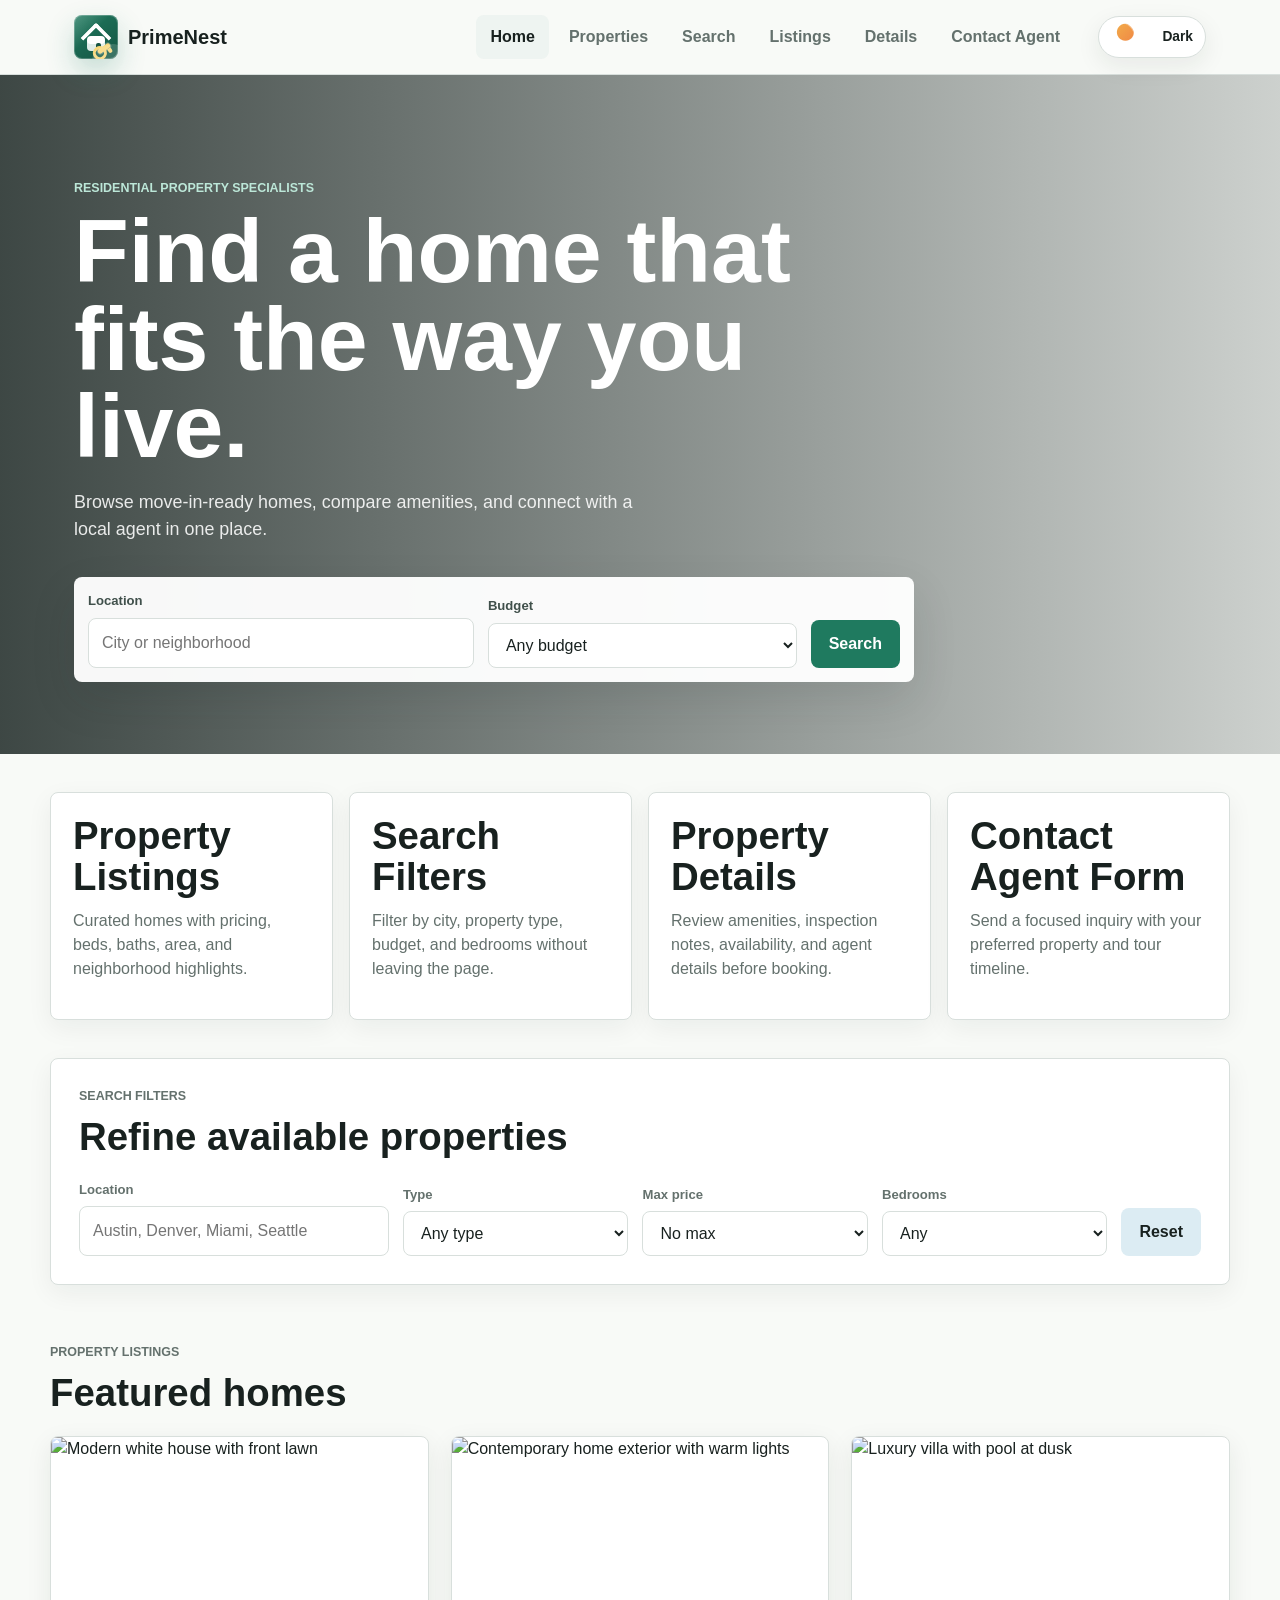
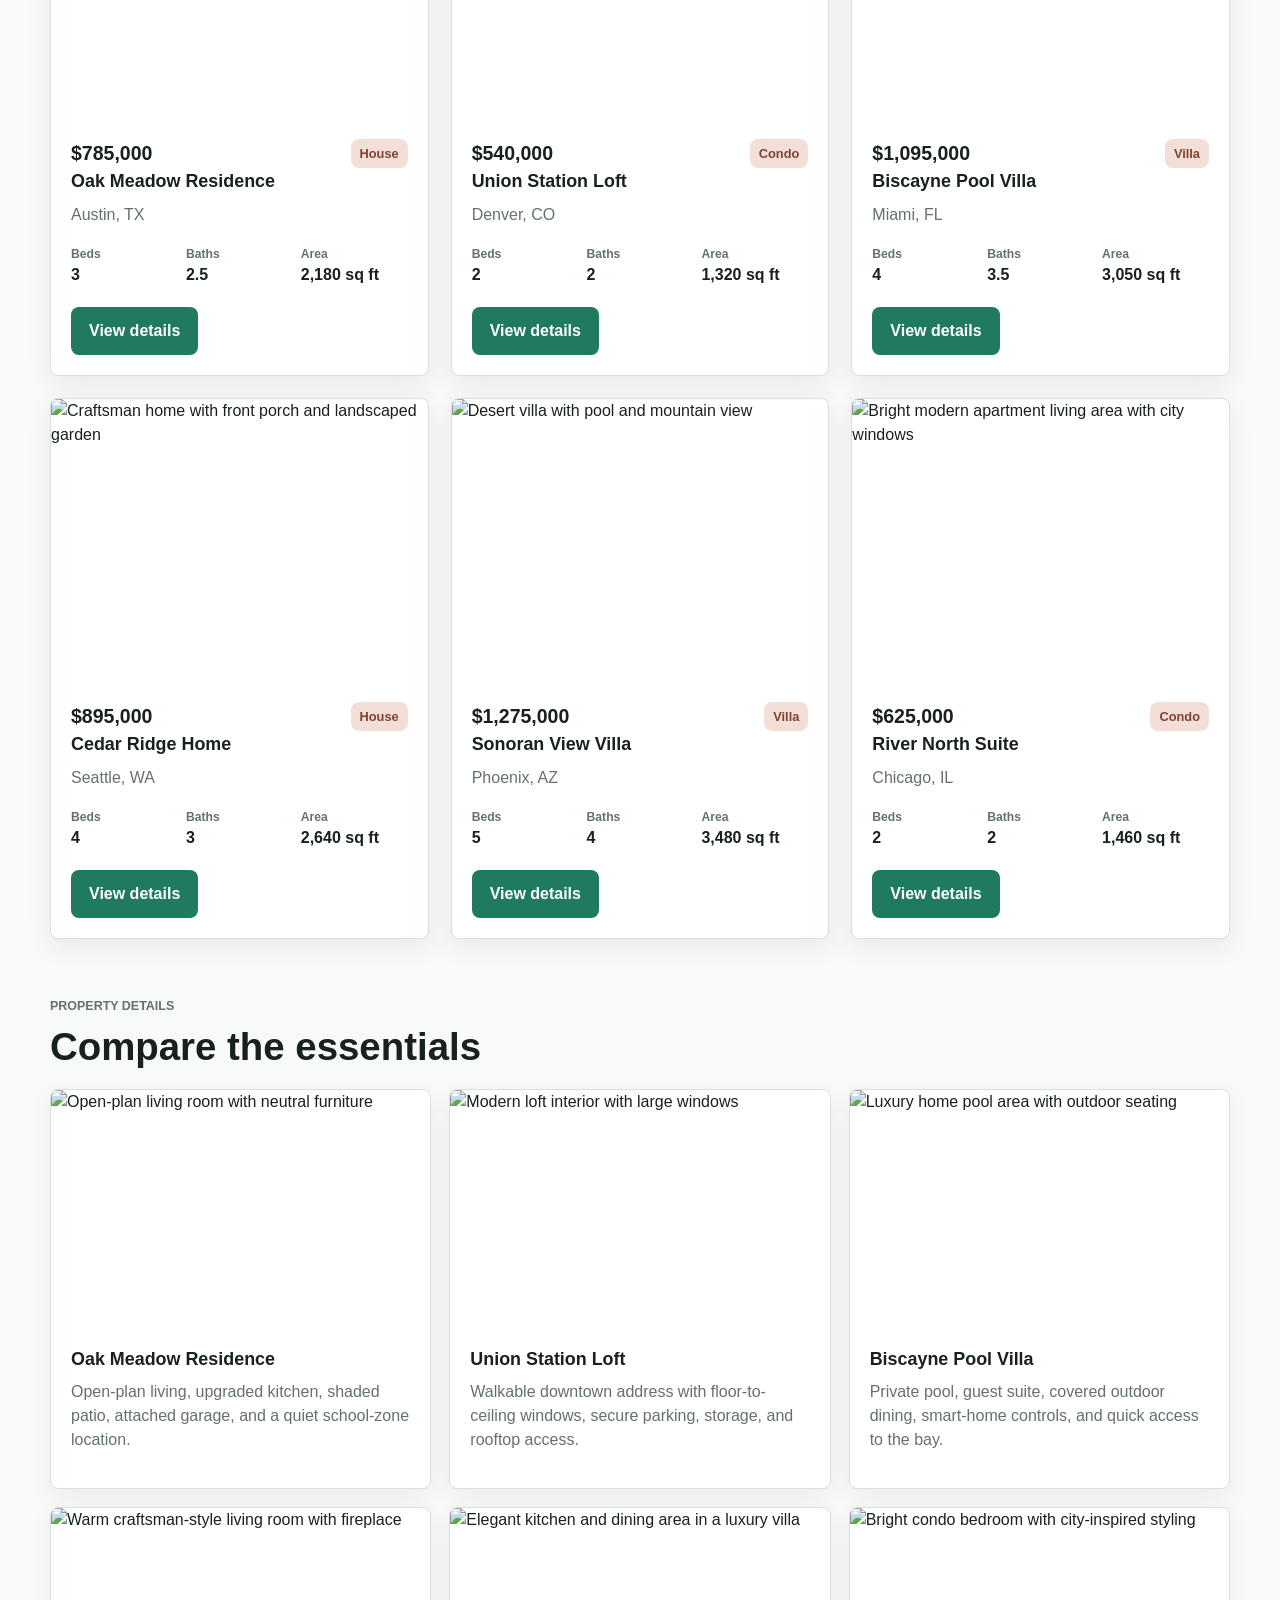
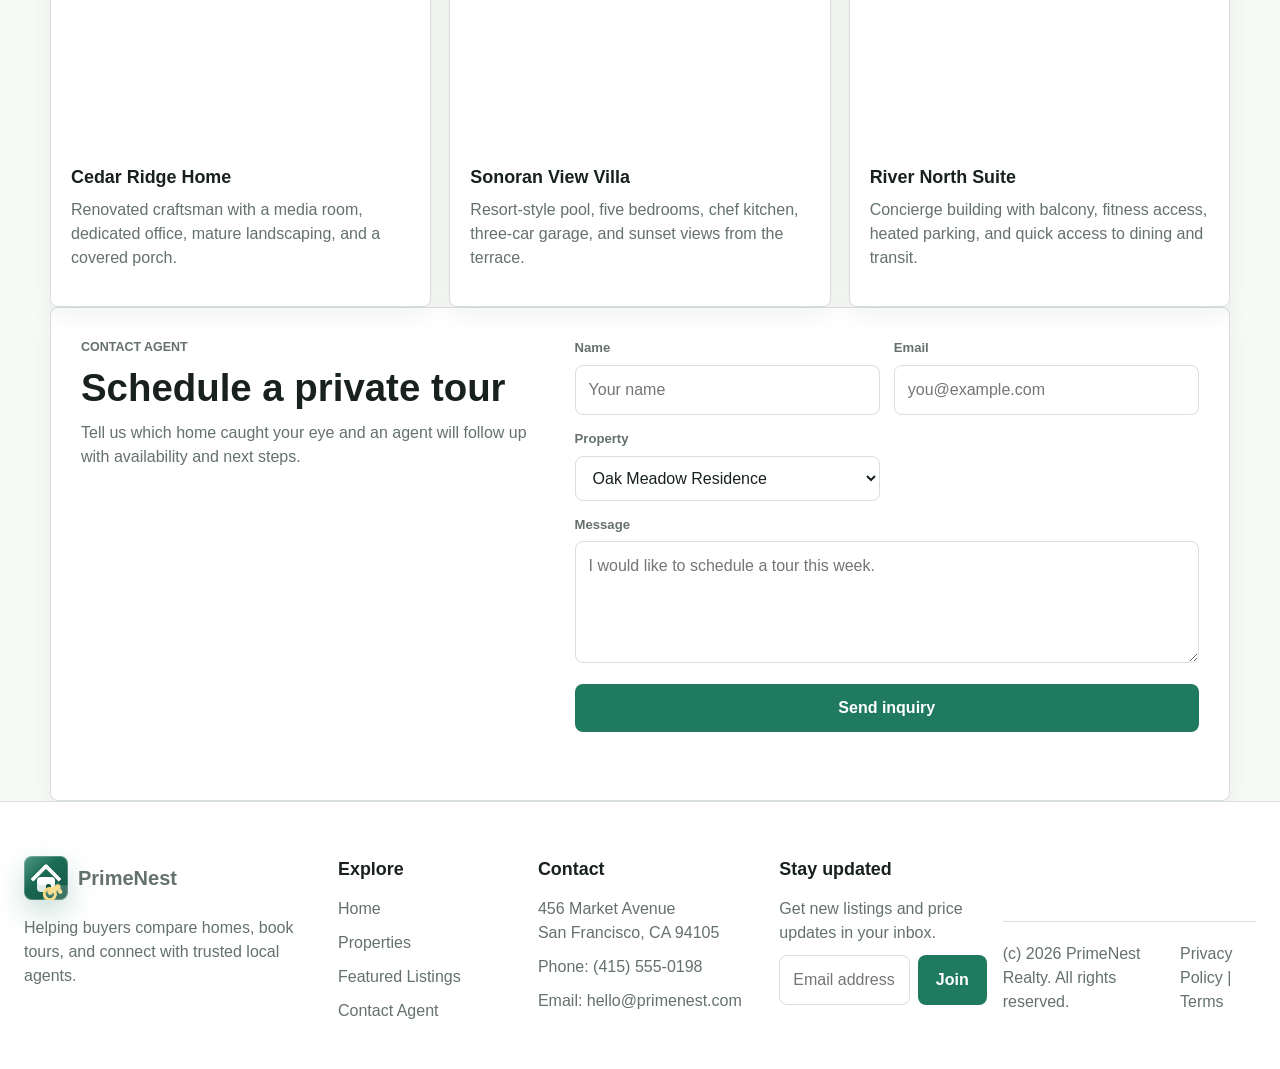
==== index.html @ e4385924 "first commit" ====
<!DOCTYPE html>
<html lang="en">
<head>
  <meta charset="UTF-8">
  <meta name="viewport" content="width=device-width, initial-scale=1.0">
  <title>PrimeNest Realty</title>
  <link rel="preconnect" href="https://images.unsplash.com">
  <link rel="stylesheet" href="css/styles.css">
</head>
<body>
  <header class="site-header">
    <nav class="navbar" aria-label="Main navigation">
      <a class="brand" href="index.html" aria-label="PrimeNest Realty home">
        <span class="brand-mark" aria-hidden="true">
          <span class="logo-roof"></span>
          <span class="logo-house"></span>
          <span class="logo-key"></span>
        </span>
        <span>PrimeNest</span>
      </a>

      <div class="nav-actions">
        <button class="theme-toggle" type="button" aria-label="Switch to dark mode" aria-pressed="false">
          <span class="theme-icon" aria-hidden="true"></span>
          <span class="theme-text">Dark</span>
        </button>

        <button class="nav-toggle" type="button" aria-label="Open menu" aria-expanded="false">
          <span></span>
          <span></span>
          <span></span>
        </button>
      </div>

      <div class="nav-links">
        <a href="index.html" class="active">Home</a>
        <a href="properties.html">Properties</a>
        <a href="#search">Search</a>
        <a href="#listings">Listings</a>
        <a href="#details-oak">Details</a>
        <a href="#contact-agent">Contact Agent</a>
      </div>
    </nav>
  </header>

  <main>
    <section class="hero">
      <div class="hero-content">
        <p class="eyebrow">Residential property specialists</p>
        <h1>Find a home that fits the way you live.</h1>
        <p class="hero-copy">Browse move-in-ready homes, compare amenities, and connect with a local agent in one place.</p>

        <form class="hero-search" aria-label="Quick property search">
          <label>
            <span>Location</span>
            <input type="search" id="quick-location" placeholder="City or neighborhood">
          </label>
          <label>
            <span>Budget</span>
            <select id="quick-budget">
              <option value="">Any budget</option>
              <option value="600000">Under $600k</option>
              <option value="900000">Under $900k</option>
              <option value="1200000">Under $1.2M</option>
              <option value="1500000">Under $1.5M</option>
            </select>
          </label>
          <button type="button" id="quick-search">Search</button>
        </form>
      </div>
    </section>

    <section class="features" aria-label="Real estate tools">
      <article>
        <h2>Property Listings</h2>
        <p>Curated homes with pricing, beds, baths, area, and neighborhood highlights.</p>
      </article>
      <article>
        <h2>Search Filters</h2>
        <p>Filter by city, property type, budget, and bedrooms without leaving the page.</p>
      </article>
      <article>
        <h2>Property Details</h2>
        <p>Review amenities, inspection notes, availability, and agent details before booking.</p>
      </article>
      <article>
        <h2>Contact Agent Form</h2>
        <p>Send a focused inquiry with your preferred property and tour timeline.</p>
      </article>
    </section>

    <section class="search-panel" id="search">
      <div class="section-heading">
        <p class="eyebrow">Search filters</p>
        <h2>Refine available properties</h2>
      </div>

      <form class="filters" id="property-filters">
        <label>
          <span>Location</span>
          <input type="search" name="location" placeholder="Austin, Denver, Miami, Seattle">
        </label>
        <label>
          <span>Type</span>
          <select name="type">
            <option value="">Any type</option>
            <option value="house">House</option>
            <option value="condo">Condo</option>
            <option value="villa">Villa</option>
          </select>
        </label>
        <label>
          <span>Max price</span>
          <select name="price">
            <option value="">No max</option>
            <option value="600000">$600k</option>
            <option value="850000">$850k</option>
            <option value="1100000">$1.1M</option>
            <option value="1500000">$1.5M</option>
          </select>
        </label>
        <label>
          <span>Bedrooms</span>
          <select name="beds">
            <option value="">Any</option>
            <option value="2">2+</option>
            <option value="3">3+</option>
            <option value="4">4+</option>
          </select>
        </label>
        <button type="reset">Reset</button>
      </form>
    </section>

    <section class="listings" id="listings">
      <div class="section-heading">
        <p class="eyebrow">Property listings</p>
        <h2>Featured homes</h2>
      </div>

      <div class="property-grid" id="property-grid">
        <article class="property-card" data-location="austin" data-type="house" data-price="785000" data-beds="3">
          <img src="https://images.unsplash.com/photo-1568605114967-8130f3a36994?auto=format&fit=crop&w=900&q=80" alt="Modern white house with front lawn">
          <div class="property-body">
            <div class="property-topline">
              <strong>$785,000</strong>
              <span>House</span>
            </div>
            <h3>Oak Meadow Residence</h3>
            <p>Austin, TX</p>
            <dl>
              <div><dt>Beds</dt><dd>3</dd></div>
              <div><dt>Baths</dt><dd>2.5</dd></div>
              <div><dt>Area</dt><dd>2,180 sq ft</dd></div>
            </dl>
            <a href="#details-oak">View details</a>
          </div>
        </article>

        <article class="property-card" data-location="denver" data-type="condo" data-price="540000" data-beds="2">
          <img src="https://images.unsplash.com/photo-1494526585095-c41746248156?auto=format&fit=crop&w=900&q=80" alt="Contemporary home exterior with warm lights">
          <div class="property-body">
            <div class="property-topline">
              <strong>$540,000</strong>
              <span>Condo</span>
            </div>
            <h3>Union Station Loft</h3>
            <p>Denver, CO</p>
            <dl>
              <div><dt>Beds</dt><dd>2</dd></div>
              <div><dt>Baths</dt><dd>2</dd></div>
              <div><dt>Area</dt><dd>1,320 sq ft</dd></div>
            </dl>
            <a href="#details-union">View details</a>
          </div>
        </article>

        <article class="property-card" data-location="miami" data-type="villa" data-price="1095000" data-beds="4">
          <img src="https://images.unsplash.com/photo-1512917774080-9991f1c4c750?auto=format&fit=crop&w=900&q=80" alt="Luxury villa with pool at dusk">
          <div class="property-body">
            <div class="property-topline">
              <strong>$1,095,000</strong>
              <span>Villa</span>
            </div>
            <h3>Biscayne Pool Villa</h3>
            <p>Miami, FL</p>
            <dl>
              <div><dt>Beds</dt><dd>4</dd></div>
              <div><dt>Baths</dt><dd>3.5</dd></div>
              <div><dt>Area</dt><dd>3,050 sq ft</dd></div>
            </dl>
            <a href="#details-biscayne">View details</a>
          </div>
        </article>

        <article class="property-card" data-location="seattle" data-type="house" data-price="895000" data-beds="4">
          <img src="https://images.unsplash.com/photo-1570129477492-45c003edd2be?auto=format&fit=crop&w=900&q=80" alt="Craftsman home with front porch and landscaped garden">
          <div class="property-body">
            <div class="property-topline">
              <strong>$895,000</strong>
              <span>House</span>
            </div>
            <h3>Cedar Ridge Home</h3>
            <p>Seattle, WA</p>
            <dl>
              <div><dt>Beds</dt><dd>4</dd></div>
              <div><dt>Baths</dt><dd>3</dd></div>
              <div><dt>Area</dt><dd>2,640 sq ft</dd></div>
            </dl>
            <a href="#details-cedar">View details</a>
          </div>
        </article>

        <article class="property-card" data-location="phoenix" data-type="villa" data-price="1275000" data-beds="5">
          <img src="https://images.unsplash.com/photo-1600566753190-17f0baa2a6c3?auto=format&fit=crop&w=900&q=80" alt="Desert villa with pool and mountain view">
          <div class="property-body">
            <div class="property-topline">
              <strong>$1,275,000</strong>
              <span>Villa</span>
            </div>
            <h3>Sonoran View Villa</h3>
            <p>Phoenix, AZ</p>
            <dl>
              <div><dt>Beds</dt><dd>5</dd></div>
              <div><dt>Baths</dt><dd>4</dd></div>
              <div><dt>Area</dt><dd>3,480 sq ft</dd></div>
            </dl>
            <a href="#details-sonoran">View details</a>
          </div>
        </article>

        <article class="property-card" data-location="chicago" data-type="condo" data-price="625000" data-beds="2">
          <img src="https://images.unsplash.com/photo-1600607688969-a5bfcd646154?auto=format&fit=crop&w=900&q=80" alt="Bright modern apartment living area with city windows">
          <div class="property-body">
            <div class="property-topline">
              <strong>$625,000</strong>
              <span>Condo</span>
            </div>
            <h3>River North Suite</h3>
            <p>Chicago, IL</p>
            <dl>
              <div><dt>Beds</dt><dd>2</dd></div>
              <div><dt>Baths</dt><dd>2</dd></div>
              <div><dt>Area</dt><dd>1,460 sq ft</dd></div>
            </dl>
            <a href="#details-river">View details</a>
          </div>
        </article>
      </div>
      <p class="empty-state" id="empty-state">No properties match those filters.</p>
    </section>

    <section class="details" aria-label="Property details">
      <div class="section-heading">
        <p class="eyebrow">Property details</p>
        <h2>Compare the essentials</h2>
      </div>
      <div class="detail-grid">
        <article id="details-oak">
          <img src="https://images.unsplash.com/photo-1600210492486-724fe5c67fb0?auto=format&fit=crop&w=900&q=80" alt="Open-plan living room with neutral furniture">
          <h3>Oak Meadow Residence</h3>
          <p>Open-plan living, upgraded kitchen, shaded patio, attached garage, and a quiet school-zone location.</p>
        </article>
        <article id="details-union">
          <img src="https://images.unsplash.com/photo-1600607687939-ce8a6c25118c?auto=format&fit=crop&w=900&q=80" alt="Modern loft interior with large windows">
          <h3>Union Station Loft</h3>
          <p>Walkable downtown address with floor-to-ceiling windows, secure parking, storage, and rooftop access.</p>
        </article>
        <article id="details-biscayne">
          <img src="https://images.unsplash.com/photo-1613977257363-707ba9348227?auto=format&fit=crop&w=900&q=80" alt="Luxury home pool area with outdoor seating">
          <h3>Biscayne Pool Villa</h3>
          <p>Private pool, guest suite, covered outdoor dining, smart-home controls, and quick access to the bay.</p>
        </article>
        <article id="details-cedar">
          <img src="https://images.unsplash.com/photo-1600585154340-be6161a56a0c?auto=format&fit=crop&w=900&q=80" alt="Warm craftsman-style living room with fireplace">
          <h3>Cedar Ridge Home</h3>
          <p>Renovated craftsman with a media room, dedicated office, mature landscaping, and a covered porch.</p>
        </article>
        <article id="details-sonoran">
          <img src="https://images.unsplash.com/photo-1600607687644-c7171b42498f?auto=format&fit=crop&w=900&q=80" alt="Elegant kitchen and dining area in a luxury villa">
          <h3>Sonoran View Villa</h3>
          <p>Resort-style pool, five bedrooms, chef kitchen, three-car garage, and sunset views from the terrace.</p>
        </article>
        <article id="details-river">
          <img src="https://images.unsplash.com/photo-1600566752355-35792bedcfea?auto=format&fit=crop&w=900&q=80" alt="Bright condo bedroom with city-inspired styling">
          <h3>River North Suite</h3>
          <p>Concierge building with balcony, fitness access, heated parking, and quick access to dining and transit.</p>
        </article>
      </div>
    </section>

    <section class="agent-section" id="contact-agent">
      <div>
        <p class="eyebrow">Contact agent</p>
        <h2>Schedule a private tour</h2>
        <p>Tell us which home caught your eye and an agent will follow up with availability and next steps.</p>
      </div>

      <form class="agent-form">
        <label>
          <span>Name</span>
          <input type="text" name="name" placeholder="Your name" required>
        </label>
        <label>
          <span>Email</span>
          <input type="email" name="email" placeholder="you@example.com" required>
        </label>
        <label>
          <span>Property</span>
          <select name="property">
            <option>Oak Meadow Residence</option>
            <option>Union Station Loft</option>
            <option>Biscayne Pool Villa</option>
            <option>Cedar Ridge Home</option>
            <option>Sonoran View Villa</option>
            <option>River North Suite</option>
          </select>
        </label>
        <label>
          <span>Message</span>
          <textarea name="message" rows="4" placeholder="I would like to schedule a tour this week."></textarea>
        </label>
        <button type="submit">Send inquiry</button>
        <p class="form-status" aria-live="polite"></p>
      </form>
    </section>
  </main>

  <footer class="site-footer">
    <div class="footer-grid">
      <div class="footer-brand">
        <a class="brand" href="index.html">
          <span class="brand-mark" aria-hidden="true">
            <span class="logo-roof"></span>
            <span class="logo-house"></span>
            <span class="logo-key"></span>
          </span>
          <span>PrimeNest</span>
        </a>
        <p>Helping buyers compare homes, book tours, and connect with trusted local agents.</p>
      </div>
      <div>
        <h3>Explore</h3>
        <a href="index.html">Home</a>
        <a href="properties.html">Properties</a>
        <a href="#listings">Featured Listings</a>
        <a href="#contact-agent">Contact Agent</a>
      </div>
      <div>
        <h3>Contact</h3>
        <p>456 Market Avenue<br>San Francisco, CA 94105</p>
        <p>Phone: (415) 555-0198</p>
        <p>Email: hello@primenest.com</p>
      </div>
      <div>
        <h3>Stay updated</h3>
        <p>Get new listings and price updates in your inbox.</p>
        <form class="footer-form">
          <input type="email" placeholder="Email address" aria-label="Email address">
          <button type="submit">Join</button>
          <p class="footer-status" aria-live="polite"></p>
        </form>
      </div>
    </div>
    <div class="footer-bottom">
      <p>(c) 2026 PrimeNest Realty. All rights reserved.</p>
      <p>Privacy Policy | Terms</p>
    </div>
  </footer>

  <script src="js/main.js"></script>
</body>
</html>
---- css/styles.css ----
:root {
  --ink: #18211f;
  --muted: #64716d;
  --line: #d8dfdc;
  --paper: #f8faf7;
  --panel: #ffffff;
  --panel-soft: #eef4f1;
  --header-bg: rgba(248, 250, 247, 0.94);
  --field-bg: #ffffff;
  --accent: #1f7a5f;
  --accent-dark: #155443;
  --sky: #dcecf3;
  --rose: #f3dfd7;
  --rose-ink: #7e4334;
  --hero-overlay-start: rgba(9, 21, 18, 0.78);
  --hero-overlay-end: rgba(9, 21, 18, 0.18);
  --shadow: 0 18px 45px rgba(24, 33, 31, 0.12);
}

[data-theme="dark"] {
  --ink: #eef7f3;
  --muted: #a7b8b0;
  --line: #29423a;
  --paper: #0e1715;
  --panel: #15221f;
  --panel-soft: #20342e;
  --header-bg: rgba(14, 23, 21, 0.92);
  --field-bg: #101c19;
  --accent: #45d19d;
  --accent-dark: #77e2bb;
  --sky: #203b45;
  --rose: #44302b;
  --rose-ink: #ffd0c2;
  --hero-overlay-start: rgba(5, 11, 10, 0.86);
  --hero-overlay-end: rgba(5, 11, 10, 0.38);
  --shadow: 0 22px 55px rgba(0, 0, 0, 0.34);
  color-scheme: dark;
}

* {
  box-sizing: border-box;
}

html {
  scroll-behavior: smooth;
}

body {
  margin: 0;
  font-family: Arial, Helvetica, sans-serif;
  color: var(--ink);
  background: var(--paper);
  line-height: 1.5;
  transition: background 0.25s ease, color 0.25s ease;
}

body.menu-open {
  overflow: hidden;
}

img {
  display: block;
  max-width: 100%;
}

a {
  color: inherit;
  text-decoration: none;
}

button,
input,
select,
textarea {
  font: inherit;
}

.site-header {
  position: sticky;
  top: 0;
  z-index: 10;
  background: var(--header-bg);
  border-bottom: 1px solid var(--line);
  backdrop-filter: blur(14px);
}

.navbar {
  max-width: 1180px;
  margin: 0 auto;
  min-height: 74px;
  padding: 0 24px;
  display: flex;
  align-items: center;
  justify-content: space-between;
  gap: 24px;
}

.brand {
  display: inline-flex;
  align-items: center;
  gap: 10px;
  font-size: 1.25rem;
  font-weight: 800;
  order: 1;
}

.brand-mark {
  position: relative;
  width: 44px;
  height: 44px;
  border-radius: 8px;
  flex: 0 0 44px;
  display: block;
  color: #fff;
  background:
    linear-gradient(135deg, rgba(255, 255, 255, 0.22), transparent 42%),
    linear-gradient(145deg, var(--accent), var(--accent-dark));
  box-shadow:
    0 12px 28px rgba(31, 122, 95, 0.24),
    inset 0 0 0 1px rgba(255, 255, 255, 0.24);
  overflow: hidden;
}

.brand-mark::after {
  content: "";
  position: absolute;
  inset: auto -10px -16px 18px;
  height: 30px;
  border-radius: 999px;
  background: rgba(255, 255, 255, 0.16);
  transform: rotate(-18deg);
}

.logo-roof {
  position: absolute;
  left: 11px;
  top: 12px;
  width: 22px;
  height: 22px;
  border-left: 4px solid #fff;
  border-top: 4px solid #fff;
  border-radius: 3px 0 0 0;
  transform: rotate(45deg);
  transform-origin: center;
}

.logo-house {
  position: absolute;
  left: 13px;
  top: 21px;
  width: 18px;
  height: 15px;
  border-radius: 4px;
  background: #fff;
  box-shadow: inset 0 -7px 0 rgba(31, 122, 95, 0.14);
}

.logo-house::after {
  content: "";
  position: absolute;
  right: 4px;
  bottom: 0;
  width: 5px;
  height: 8px;
  border-radius: 2px 2px 0 0;
  background: var(--accent-dark);
}

.logo-key {
  position: absolute;
  right: 7px;
  bottom: 8px;
  width: 14px;
  height: 5px;
  border-radius: 999px;
  background: #f7d77a;
  transform: rotate(-34deg);
  box-shadow: 0 0 0 1px rgba(255, 255, 255, 0.25);
}

.logo-key::before {
  content: "";
  position: absolute;
  left: -6px;
  top: -3px;
  width: 8px;
  height: 8px;
  border: 3px solid #f7d77a;
  border-radius: 50%;
  background: transparent;
}

.logo-key::after {
  content: "";
  position: absolute;
  right: 1px;
  top: 5px;
  width: 4px;
  height: 5px;
  border-radius: 0 0 2px 2px;
  background: #f7d77a;
}

.nav-links {
  order: 2;
  margin-left: auto;
  display: flex;
  align-items: center;
  gap: 6px;
}

.nav-links a {
  padding: 10px 14px;
  border-radius: 8px;
  color: var(--muted);
  font-weight: 700;
}

.nav-links a:hover,
.nav-links a.active {
  color: var(--ink);
  background: var(--panel-soft);
}

.nav-actions {
  order: 3;
  display: flex;
  align-items: center;
  gap: 10px;
}

.theme-toggle {
  min-width: 108px;
  height: 42px;
  padding: 5px 12px 5px 6px;
  display: inline-flex;
  align-items: center;
  justify-content: space-between;
  gap: 9px;
  border: 1px solid var(--line);
  border-radius: 999px;
  color: var(--ink);
  background: var(--panel);
  box-shadow: 0 8px 24px rgba(24, 33, 31, 0.08);
}

.theme-toggle:hover {
  color: #fff;
}

.theme-icon {
  width: 30px;
  height: 30px;
  border-radius: 999px;
  background:
    radial-gradient(circle at 68% 34%, transparent 0 8px, #fff 9px),
    linear-gradient(135deg, #f2b84b, #f07d44);
  box-shadow: inset 0 0 0 1px rgba(255, 255, 255, 0.35);
}

[data-theme="dark"] .theme-icon {
  background:
    radial-gradient(circle at 38% 34%, #fff 0 3px, transparent 4px),
    radial-gradient(circle at 68% 62%, #fff 0 2px, transparent 3px),
    linear-gradient(135deg, #18284f, #442163);
}

.theme-text {
  font-size: 0.86rem;
}

.nav-toggle {
  display: none;
  width: 42px;
  height: 42px;
  border: 1px solid var(--line);
  border-radius: 8px;
  background: var(--panel);
  cursor: pointer;
  padding: 0;
}

.nav-toggle span {
  display: block;
  width: 18px;
  height: 2px;
  margin: 4px auto;
  background: var(--ink);
}

.hero {
  min-height: 620px;
  display: grid;
  align-items: end;
  background:
    linear-gradient(90deg, var(--hero-overlay-start), var(--hero-overlay-end)),
    url("https://images.unsplash.com/photo-1600596542815-ffad4c1539a9?auto=format&fit=crop&w=1800&q=80") center/cover;
}

.hero-content {
  width: min(1180px, 100%);
  margin: 0 auto;
  padding: 104px 24px 72px;
  color: #fff;
}

.eyebrow {
  margin: 0 0 10px;
  color: var(--accent);
  font-size: 0.78rem;
  font-weight: 800;
  letter-spacing: 0;
  text-transform: uppercase;
}

.hero .eyebrow {
  color: #bce7d8;
}

h1,
h2,
h3,
p {
  margin-top: 0;
}

h1 {
  max-width: 760px;
  margin-bottom: 18px;
  font-size: clamp(2.4rem, 7vw, 5.8rem);
  line-height: 0.98;
  letter-spacing: 0;
}

h2 {
  margin-bottom: 12px;
  font-size: clamp(1.75rem, 3vw, 2.65rem);
  line-height: 1.08;
  letter-spacing: 0;
}

h3 {
  margin-bottom: 8px;
  font-size: 1.12rem;
}

.hero-copy {
  max-width: 570px;
  color: rgba(255, 255, 255, 0.88);
  font-size: 1.12rem;
}

.hero-search,
.filters,
.agent-form {
  display: grid;
  gap: 14px;
}

.hero-search {
  width: min(840px, 100%);
  margin-top: 34px;
  padding: 14px;
  grid-template-columns: 1.25fr 1fr auto;
  align-items: end;
  background: rgba(255, 255, 255, 0.96);
  border-radius: 8px;
  box-shadow: var(--shadow);
}

[data-theme="dark"] .hero-search {
  background: rgba(21, 34, 31, 0.95);
}

[data-theme="dark"] .hero-search label span {
  color: #c7d8d1;
}

label span {
  display: block;
  margin-bottom: 7px;
  color: var(--muted);
  font-size: 0.82rem;
  font-weight: 800;
}

.hero-search label span {
  color: #40504b;
}

input,
select,
textarea {
  width: 100%;
  border: 1px solid var(--line);
  border-radius: 8px;
  padding: 12px 13px;
  color: var(--ink);
  background: var(--field-bg);
  outline: none;
}

input:focus,
select:focus,
textarea:focus {
  border-color: var(--accent);
  box-shadow: 0 0 0 3px rgba(31, 122, 95, 0.16);
}

button,
.property-card a {
  border: 0;
  border-radius: 8px;
  padding: 12px 18px;
  color: #fff;
  background: var(--accent);
  font-weight: 800;
  cursor: pointer;
}

button:hover,
.property-card a:hover {
  background: var(--accent-dark);
}

section:not(.hero) {
  width: min(1180px, calc(100% - 48px));
  margin: 0 auto;
}

.features {
  display: grid;
  grid-template-columns: repeat(4, 1fr);
  gap: 16px;
  padding: 38px 0;
}

.features article,
.detail-grid article,
.search-panel,
.agent-section {
  border: 1px solid var(--line);
  border-radius: 8px;
  background: var(--panel);
  box-shadow: 0 8px 26px rgba(24, 33, 31, 0.06);
}

.features article,
.detail-grid article {
  padding: 22px;
}

.detail-grid article {
  overflow: hidden;
  padding: 0;
}

.detail-grid img {
  width: 100%;
  aspect-ratio: 16 / 10;
  object-fit: cover;
}

.detail-grid h3,
.detail-grid p {
  padding-inline: 20px;
}

.detail-grid h3 {
  padding-top: 18px;
}

.detail-grid p {
  padding-bottom: 20px;
}

.features p,
.detail-grid p,
.agent-section p,
.section-heading p {
  color: var(--muted);
}

.search-panel {
  padding: 28px;
  margin-top: 12px;
}

.section-heading {
  margin-bottom: 22px;
}

.filters {
  grid-template-columns: 1.1fr repeat(3, 0.8fr) auto;
  align-items: end;
}

.filters button[type="reset"] {
  color: var(--ink);
  background: var(--sky);
}

.listings,
.details,
.agent-section {
  padding-top: 58px;
}

.property-grid {
  display: grid;
  grid-template-columns: repeat(3, 1fr);
  gap: 22px;
}

.property-card {
  overflow: hidden;
  border: 1px solid var(--line);
  border-radius: 8px;
  background: var(--panel);
  box-shadow: 0 8px 26px rgba(24, 33, 31, 0.08);
  transition: transform 0.2s ease, box-shadow 0.2s ease;
}

.property-card:hover {
  transform: translateY(-5px);
  box-shadow: var(--shadow);
}

.property-card[hidden] {
  display: none;
}

.property-card img {
  width: 100%;
  aspect-ratio: 4 / 3;
  object-fit: cover;
}

.property-body {
  padding: 20px;
}

.property-topline,
.site-footer {
  display: flex;
  align-items: center;
  justify-content: space-between;
  gap: 16px;
}

.property-topline strong {
  font-size: 1.22rem;
}

.property-topline span {
  padding: 5px 9px;
  border-radius: 8px;
  background: var(--rose);
  color: var(--rose-ink);
  font-size: 0.8rem;
  font-weight: 800;
}

.property-body > p {
  color: var(--muted);
}

dl {
  display: grid;
  grid-template-columns: repeat(3, 1fr);
  gap: 8px;
  margin: 18px 0 20px;
}

dt {
  color: var(--muted);
  font-size: 0.76rem;
  font-weight: 800;
}

dd {
  margin: 0;
  font-weight: 800;
}

.property-card a {
  display: inline-flex;
}

.empty-state {
  display: none;
  margin-top: 22px;
  padding: 16px;
  border: 1px solid var(--line);
  border-radius: 8px;
  background: var(--panel);
  color: var(--muted);
  font-weight: 700;
}

.empty-state.visible {
  display: block;
}

.detail-grid {
  display: grid;
  grid-template-columns: repeat(3, 1fr);
  gap: 18px;
}

.agent-section {
  margin-top: 58px;
  margin-bottom: 64px;
  padding: 30px;
  display: grid;
  grid-template-columns: 0.85fr 1.15fr;
  gap: 32px;
  align-items: start;
}

.agent-form {
  grid-template-columns: repeat(2, 1fr);
}

.agent-form label:nth-child(4),
.agent-form button,
.form-status {
  grid-column: 1 / -1;
}

.agent-form textarea {
  resize: vertical;
}

.form-status {
  min-height: 24px;
  margin: 0;
  color: var(--accent-dark);
  font-weight: 800;
}

.site-footer {
  padding: 54px 24px 24px;
  border-top: 1px solid var(--line);
  color: var(--muted);
  background: var(--panel);
}

.site-footer p {
  margin: 0;
}

.footer-grid {
  max-width: 1180px;
  margin: 0 auto;
  display: grid;
  grid-template-columns: 1.35fr 0.8fr 1fr 1fr;
  gap: 34px;
}

.footer-brand .brand {
  margin-bottom: 16px;
}

.footer-grid h3 {
  margin-bottom: 14px;
  color: var(--ink);
}

.footer-grid a:not(.brand),
.footer-grid p {
  display: block;
  margin-bottom: 10px;
  color: var(--muted);
}

.footer-grid a:not(.brand):hover {
  color: var(--accent);
}

.footer-form {
  display: grid;
  grid-template-columns: 1fr auto;
  gap: 8px;
}

.footer-form input {
  min-width: 0;
}

.footer-status {
  grid-column: 1 / -1;
  min-height: 22px;
  color: var(--accent-dark);
  font-weight: 800;
}

.footer-bottom {
  max-width: 1180px;
  margin: 34px auto 0;
  padding-top: 20px;
  border-top: 1px solid var(--line);
  display: flex;
  align-items: center;
  justify-content: space-between;
  gap: 18px;
}

.simple-page {
  padding: 64px 0;
}

.simple-page h1,
.agent-section h1 {
  margin-bottom: 14px;
  color: var(--ink);
  font-size: clamp(2.1rem, 5vw, 4rem);
  line-height: 1;
}

.page-action {
  display: inline-flex;
  margin-top: 12px;
  border-radius: 8px;
  padding: 12px 18px;
  color: #fff;
  background: var(--accent);
  font-weight: 800;
}

@media (max-width: 900px) {
  .nav-toggle {
    display: block;
  }

  .nav-links {
    position: fixed;
    top: 74px;
    left: 0;
    right: 0;
    bottom: 0;
    min-height: calc(100dvh - 74px);
    display: flex;
    padding: 34px 24px;
    flex-direction: column;
    align-items: stretch;
    justify-content: center;
    gap: 12px;
    margin-left: 0;
    background:
      linear-gradient(145deg, var(--paper), var(--panel-soft));
    border-bottom: 0;
    opacity: 0;
    pointer-events: none;
    transform: translateY(-12px);
    transition: opacity 0.22s ease, transform 0.22s ease;
  }

  .nav-links.open {
    opacity: 1;
    pointer-events: auto;
    transform: translateY(0);
  }

  .nav-links a {
    padding: 18px 20px;
    border: 1px solid var(--line);
    background: var(--panel);
    color: var(--ink);
    font-size: clamp(1.25rem, 6vw, 2.2rem);
    box-shadow: var(--shadow);
  }

  .nav-toggle.open span:nth-child(1) {
    transform: translateY(6px) rotate(45deg);
  }

  .nav-toggle.open span:nth-child(2) {
    opacity: 0;
  }

  .nav-toggle.open span:nth-child(3) {
    transform: translateY(-6px) rotate(-45deg);
  }

  .nav-toggle span {
    transition: transform 0.2s ease, opacity 0.2s ease;
  }

  .hero-search,
  .filters,
  .features,
  .property-grid,
  .detail-grid,
  .footer-grid,
  .agent-section,
  .agent-form {
    grid-template-columns: 1fr;
  }

  .hero {
    min-height: 560px;
  }

  .agent-form label:nth-child(4),
  .agent-form button,
  .form-status {
    grid-column: auto;
  }
}

@media (max-width: 560px) {
  .navbar {
    padding: 0 16px;
  }

  .brand span:last-child {
    display: none;
  }

  .theme-toggle {
    min-width: 92px;
  }

  section:not(.hero) {
    width: min(100% - 32px, 1180px);
  }

  .hero-content {
    padding: 82px 16px 46px;
  }

  h1 {
    font-size: 2.7rem;
  }

  .search-panel,
  .agent-section {
    padding: 20px;
  }

  .site-footer {
    align-items: flex-start;
  }

  .footer-form,
  .footer-bottom {
    grid-template-columns: 1fr;
    align-items: flex-start;
    flex-direction: column;
  }
}
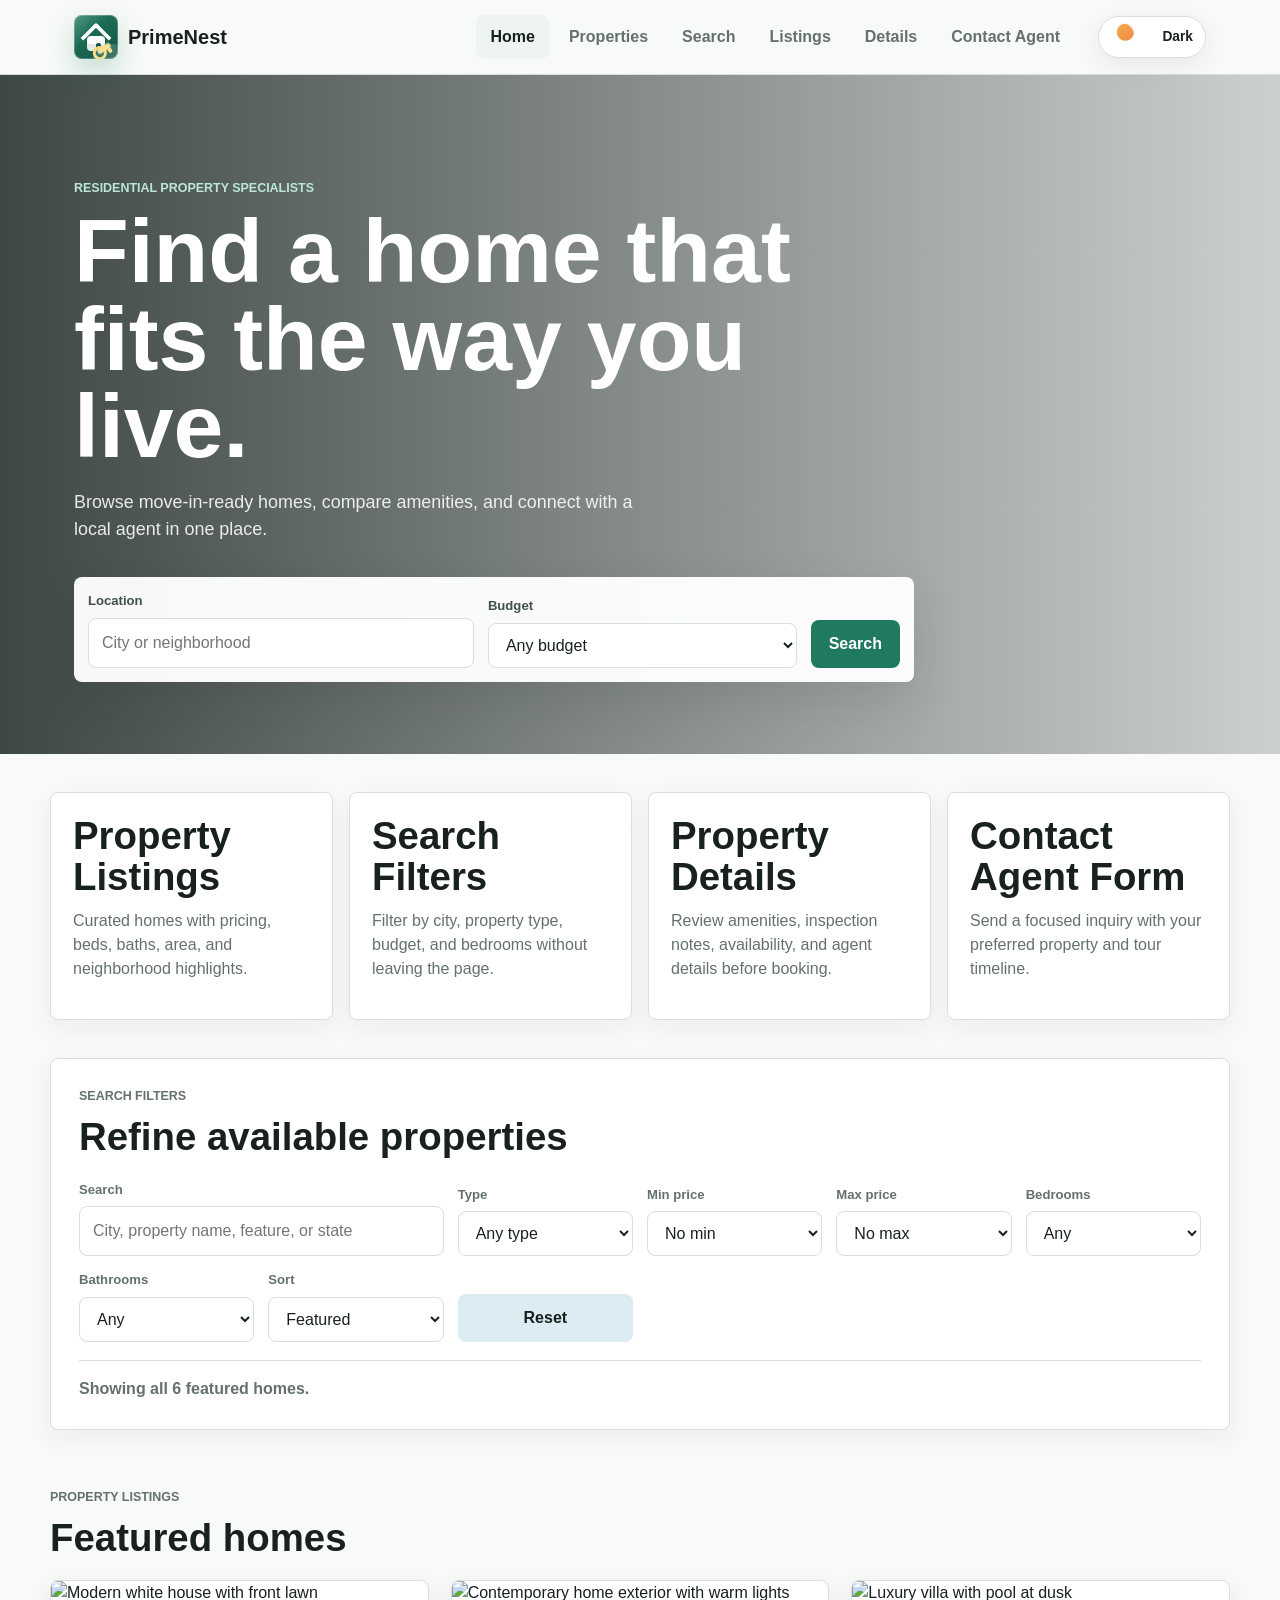
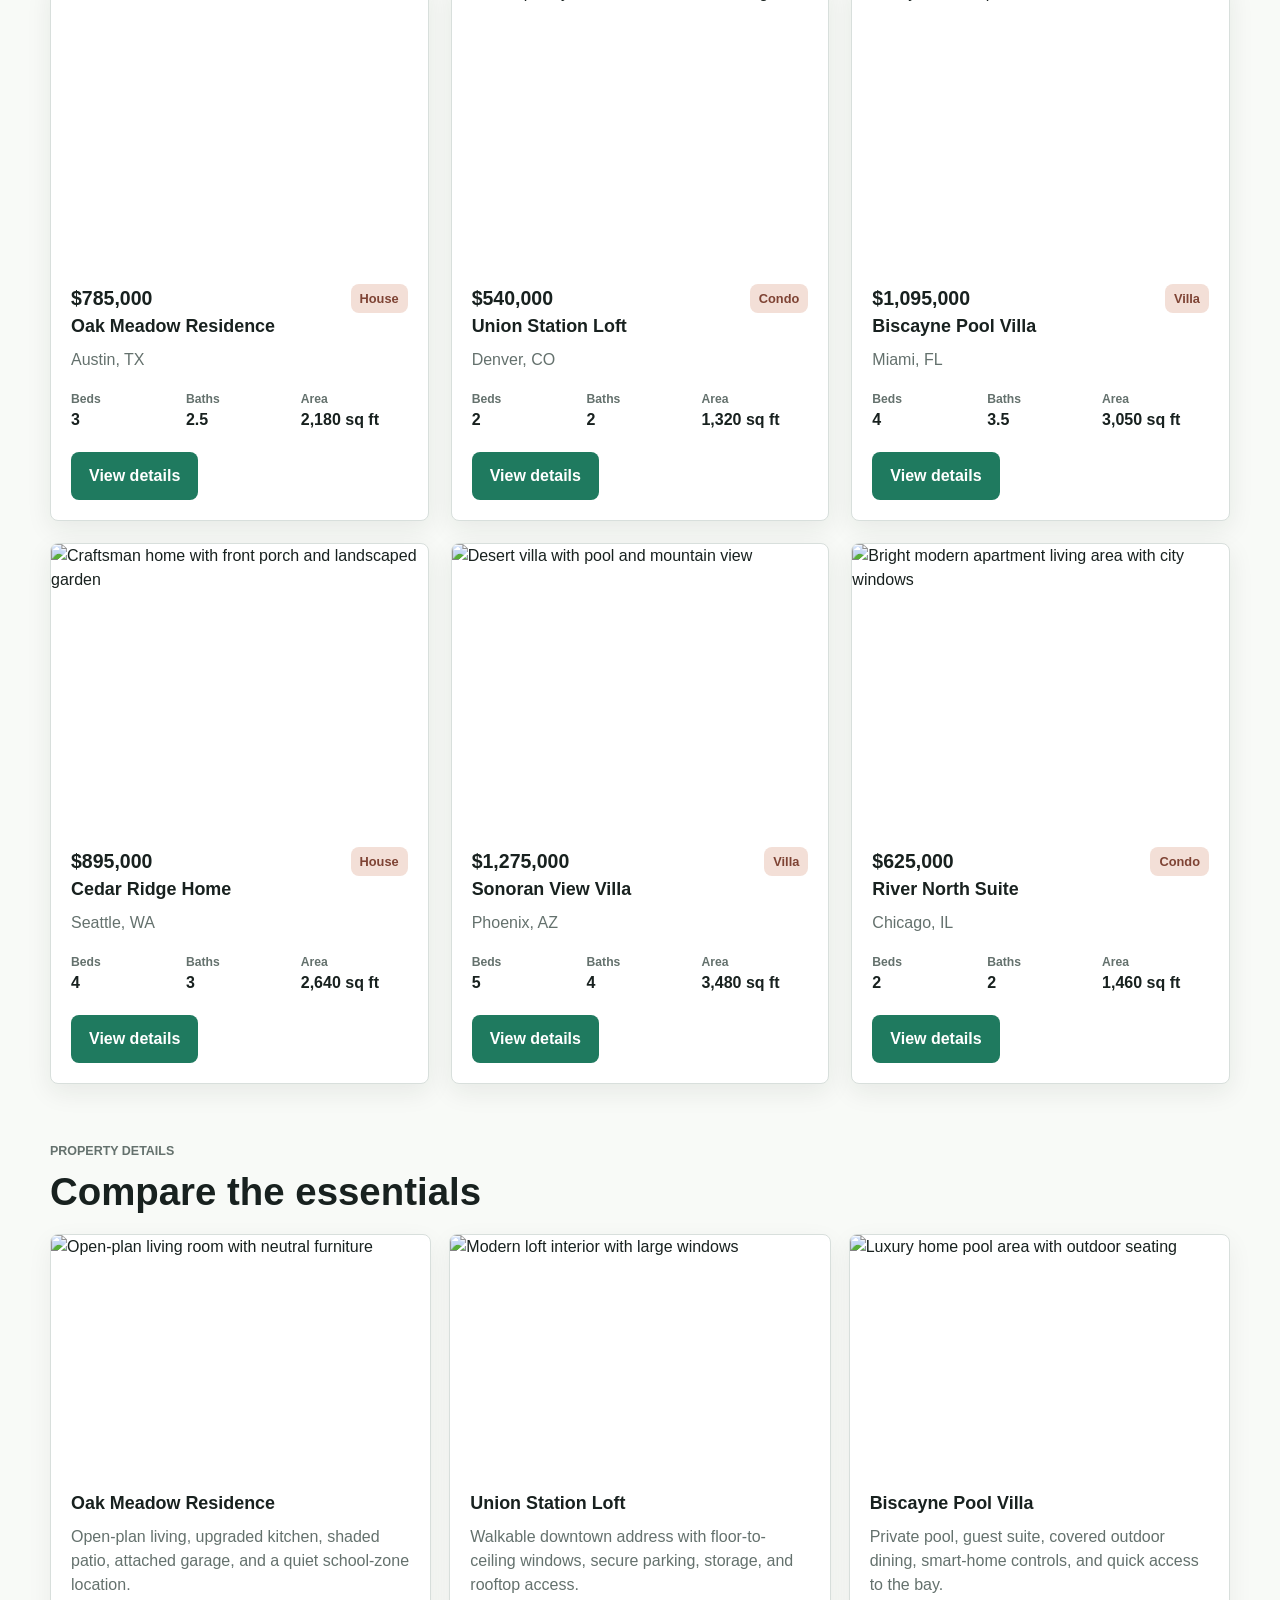
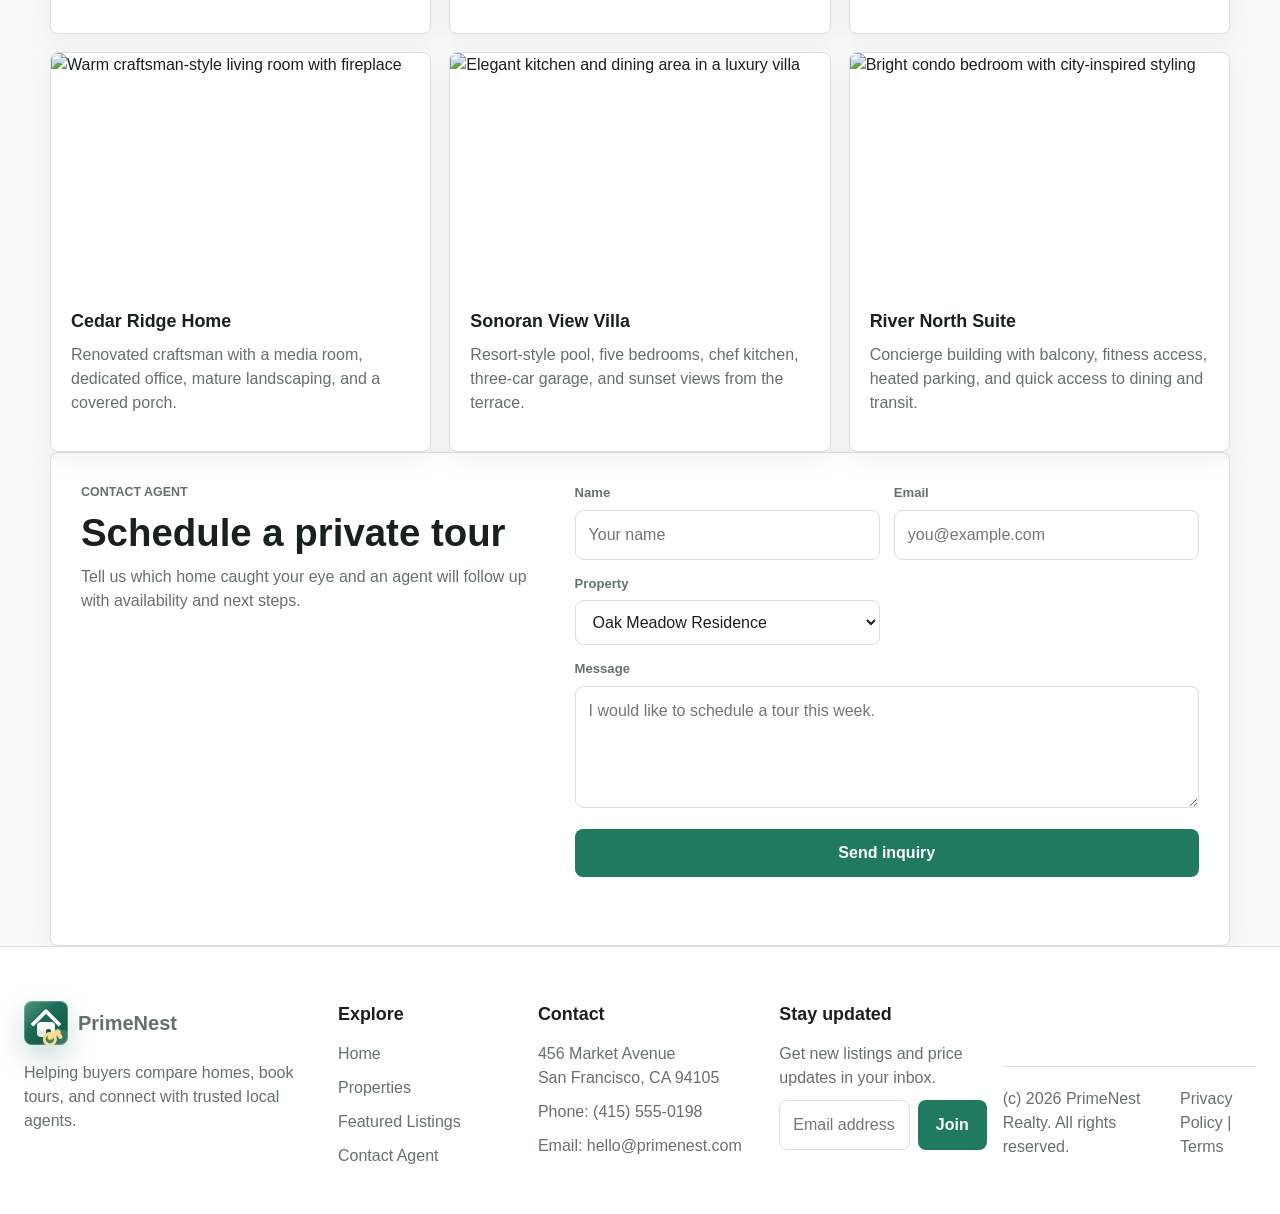
==== commit bf673241: "Update real estate website" ====
--- a/index.html
+++ b/index.html
@@ -37,7 +37,7 @@
         <a href="properties.html">Properties</a>
         <a href="#search">Search</a>
         <a href="#listings">Listings</a>
-        <a href="#details-oak">Details</a>
+        <a href="property-detail.html?property=oak">Details</a>
         <a href="#contact-agent">Contact Agent</a>
       </div>
     </nav>
@@ -96,9 +96,9 @@
       </div>
 
       <form class="filters" id="property-filters">
-        <label>
-          <span>Location</span>
-          <input type="search" name="location" placeholder="Austin, Denver, Miami, Seattle">
+        <label class="filter-wide">
+          <span>Search</span>
+          <input type="search" name="query" placeholder="City, property name, feature, or state">
         </label>
         <label>
           <span>Type</span>
@@ -110,8 +110,17 @@
           </select>
         </label>
         <label>
+          <span>Min price</span>
+          <select name="min-price">
+            <option value="">No min</option>
+            <option value="500000">$500k</option>
+            <option value="750000">$750k</option>
+            <option value="1000000">$1M</option>
+          </select>
+        </label>
+        <label>
           <span>Max price</span>
-          <select name="price">
+          <select name="max-price">
             <option value="">No max</option>
             <option value="600000">$600k</option>
             <option value="850000">$850k</option>
@@ -128,8 +137,28 @@
             <option value="4">4+</option>
           </select>
         </label>
+        <label>
+          <span>Bathrooms</span>
+          <select name="baths">
+            <option value="">Any</option>
+            <option value="2">2+</option>
+            <option value="3">3+</option>
+            <option value="4">4+</option>
+          </select>
+        </label>
+        <label>
+          <span>Sort</span>
+          <select name="sort">
+            <option value="featured">Featured</option>
+            <option value="price-low">Price low to high</option>
+            <option value="price-high">Price high to low</option>
+            <option value="beds">Most bedrooms</option>
+            <option value="area">Largest area</option>
+          </select>
+        </label>
         <button type="reset">Reset</button>
       </form>
+      <p class="filter-summary" id="filter-summary" aria-live="polite">Showing all 6 featured homes.</p>
     </section>
 
     <section class="listings" id="listings">
@@ -139,7 +168,7 @@
       </div>
 
       <div class="property-grid" id="property-grid">
-        <article class="property-card" data-location="austin" data-type="house" data-price="785000" data-beds="3">
+        <article class="property-card" data-location="austin" data-type="house" data-price="785000" data-beds="3" data-baths="2.5" data-area="2180" data-search="oak meadow residence austin tx house 3 beds 2.5 baths 2180 sq ft open-plan upgraded kitchen shaded patio attached garage quiet school zone">
           <img src="https://images.unsplash.com/photo-1568605114967-8130f3a36994?auto=format&fit=crop&w=900&q=80" alt="Modern white house with front lawn">
           <div class="property-body">
             <div class="property-topline">
@@ -153,11 +182,11 @@
               <div><dt>Baths</dt><dd>2.5</dd></div>
               <div><dt>Area</dt><dd>2,180 sq ft</dd></div>
             </dl>
-            <a href="#details-oak">View details</a>
-          </div>
-        </article>
-
-        <article class="property-card" data-location="denver" data-type="condo" data-price="540000" data-beds="2">
+            <a href="property-detail.html?property=oak">View details</a>
+          </div>
+        </article>
+
+        <article class="property-card" data-location="denver" data-type="condo" data-price="540000" data-beds="2" data-baths="2" data-area="1320" data-search="union station loft denver co condo 2 beds 2 baths 1320 sq ft walkable downtown floor-to-ceiling windows secure parking storage rooftop access">
           <img src="https://images.unsplash.com/photo-1494526585095-c41746248156?auto=format&fit=crop&w=900&q=80" alt="Contemporary home exterior with warm lights">
           <div class="property-body">
             <div class="property-topline">
@@ -171,11 +200,11 @@
               <div><dt>Baths</dt><dd>2</dd></div>
               <div><dt>Area</dt><dd>1,320 sq ft</dd></div>
             </dl>
-            <a href="#details-union">View details</a>
-          </div>
-        </article>
-
-        <article class="property-card" data-location="miami" data-type="villa" data-price="1095000" data-beds="4">
+            <a href="property-detail.html?property=union">View details</a>
+          </div>
+        </article>
+
+        <article class="property-card" data-location="miami" data-type="villa" data-price="1095000" data-beds="4" data-baths="3.5" data-area="3050" data-search="biscayne pool villa miami fl villa 4 beds 3.5 baths 3050 sq ft private pool guest suite outdoor dining smart home bay access">
           <img src="https://images.unsplash.com/photo-1512917774080-9991f1c4c750?auto=format&fit=crop&w=900&q=80" alt="Luxury villa with pool at dusk">
           <div class="property-body">
             <div class="property-topline">
@@ -189,11 +218,11 @@
               <div><dt>Baths</dt><dd>3.5</dd></div>
               <div><dt>Area</dt><dd>3,050 sq ft</dd></div>
             </dl>
-            <a href="#details-biscayne">View details</a>
-          </div>
-        </article>
-
-        <article class="property-card" data-location="seattle" data-type="house" data-price="895000" data-beds="4">
+            <a href="property-detail.html?property=biscayne">View details</a>
+          </div>
+        </article>
+
+        <article class="property-card" data-location="seattle" data-type="house" data-price="895000" data-beds="4" data-baths="3" data-area="2640" data-search="cedar ridge home seattle wa house 4 beds 3 baths 2640 sq ft renovated craftsman media room dedicated office mature landscaping covered porch">
           <img src="https://images.unsplash.com/photo-1570129477492-45c003edd2be?auto=format&fit=crop&w=900&q=80" alt="Craftsman home with front porch and landscaped garden">
           <div class="property-body">
             <div class="property-topline">
@@ -207,11 +236,11 @@
               <div><dt>Baths</dt><dd>3</dd></div>
               <div><dt>Area</dt><dd>2,640 sq ft</dd></div>
             </dl>
-            <a href="#details-cedar">View details</a>
-          </div>
-        </article>
-
-        <article class="property-card" data-location="phoenix" data-type="villa" data-price="1275000" data-beds="5">
+            <a href="property-detail.html?property=cedar">View details</a>
+          </div>
+        </article>
+
+        <article class="property-card" data-location="phoenix" data-type="villa" data-price="1275000" data-beds="5" data-baths="4" data-area="3480" data-search="sonoran view villa phoenix az villa 5 beds 4 baths 3480 sq ft resort-style pool chef kitchen three-car garage sunset terrace mountain view">
           <img src="https://images.unsplash.com/photo-1600566753190-17f0baa2a6c3?auto=format&fit=crop&w=900&q=80" alt="Desert villa with pool and mountain view">
           <div class="property-body">
             <div class="property-topline">
@@ -225,11 +254,11 @@
               <div><dt>Baths</dt><dd>4</dd></div>
               <div><dt>Area</dt><dd>3,480 sq ft</dd></div>
             </dl>
-            <a href="#details-sonoran">View details</a>
-          </div>
-        </article>
-
-        <article class="property-card" data-location="chicago" data-type="condo" data-price="625000" data-beds="2">
+            <a href="property-detail.html?property=sonoran">View details</a>
+          </div>
+        </article>
+
+        <article class="property-card" data-location="chicago" data-type="condo" data-price="625000" data-beds="2" data-baths="2" data-area="1460" data-search="river north suite chicago il condo 2 beds 2 baths 1460 sq ft concierge balcony fitness access heated parking dining transit">
           <img src="https://images.unsplash.com/photo-1600607688969-a5bfcd646154?auto=format&fit=crop&w=900&q=80" alt="Bright modern apartment living area with city windows">
           <div class="property-body">
             <div class="property-topline">
@@ -243,7 +272,7 @@
               <div><dt>Baths</dt><dd>2</dd></div>
               <div><dt>Area</dt><dd>1,460 sq ft</dd></div>
             </dl>
-            <a href="#details-river">View details</a>
+            <a href="property-detail.html?property=river">View details</a>
           </div>
         </article>
       </div>
--- a/css/styles.css
+++ b/css/styles.css
@@ -491,13 +491,26 @@
 }
 
 .filters {
-  grid-template-columns: 1.1fr repeat(3, 0.8fr) auto;
+  grid-template-columns: repeat(6, minmax(0, 1fr));
   align-items: end;
+}
+
+.filter-wide {
+  grid-column: span 2;
+  min-width: 0;
 }
 
 .filters button[type="reset"] {
   color: var(--ink);
   background: var(--sky);
+}
+
+.filter-summary {
+  margin: 18px 0 0;
+  padding-top: 16px;
+  border-top: 1px solid var(--line);
+  color: var(--muted);
+  font-weight: 800;
 }
 
 .listings,
@@ -726,6 +739,237 @@
   color: #fff;
   background: var(--accent);
   font-weight: 800;
+}
+
+.property-detail-page {
+  padding: 34px 0 72px;
+}
+
+.detail-hero,
+.detail-gallery,
+.detail-layout {
+  width: min(1180px, calc(100% - 48px));
+  margin-inline: auto;
+}
+
+.detail-hero {
+  min-height: 310px;
+  display: grid;
+  grid-template-columns: minmax(0, 1fr) auto;
+  align-items: end;
+  gap: 28px;
+  padding: 44px;
+  border: 1px solid var(--line);
+  border-radius: 8px;
+  color: #fff;
+  background:
+    linear-gradient(90deg, rgba(8, 18, 16, 0.88), rgba(8, 18, 16, 0.28)),
+    var(--detail-hero-image, url("https://images.unsplash.com/photo-1568605114967-8130f3a36994?auto=format&fit=crop&w=1600&q=82")) center/cover;
+  box-shadow: var(--shadow);
+}
+
+.detail-hero h1 {
+  max-width: 820px;
+  margin: 0 0 12px;
+  color: #fff;
+  font-size: clamp(2.55rem, 6vw, 5.2rem);
+}
+
+.detail-location {
+  margin: 0;
+  color: rgba(255, 255, 255, 0.86);
+  font-size: 1.15rem;
+  font-weight: 800;
+}
+
+.back-link {
+  display: inline-flex;
+  margin-bottom: 22px;
+  padding: 9px 12px;
+  border-radius: 8px;
+  color: #fff;
+  background: rgba(255, 255, 255, 0.16);
+  font-weight: 800;
+  backdrop-filter: blur(10px);
+}
+
+.detail-hero-price {
+  min-width: 210px;
+  padding: 20px;
+  border-radius: 8px;
+  background: rgba(255, 255, 255, 0.94);
+  color: var(--ink);
+  box-shadow: 0 18px 45px rgba(0, 0, 0, 0.18);
+}
+
+[data-theme="dark"] .detail-hero-price {
+  background: rgba(21, 34, 31, 0.94);
+}
+
+.detail-hero-price span {
+  display: block;
+  font-size: 1.65rem;
+  font-weight: 900;
+}
+
+.detail-hero-price small {
+  color: var(--muted);
+  font-weight: 800;
+}
+
+.detail-gallery {
+  display: grid;
+  grid-template-columns: 1.35fr 0.8fr;
+  grid-template-rows: repeat(2, minmax(180px, 1fr));
+  gap: 14px;
+  margin-top: 18px;
+}
+
+.detail-gallery img {
+  width: 100%;
+  height: 100%;
+  min-height: 190px;
+  object-fit: cover;
+  border-radius: 8px;
+  border: 1px solid var(--line);
+  box-shadow: 0 8px 26px rgba(24, 33, 31, 0.08);
+}
+
+.detail-gallery .gallery-main {
+  grid-row: 1 / -1;
+  min-height: 396px;
+}
+
+.detail-layout {
+  display: grid;
+  grid-template-columns: minmax(0, 1fr) 360px;
+  gap: 28px;
+  align-items: start;
+  margin-top: 34px;
+}
+
+.detail-main,
+.detail-sidebar {
+  display: grid;
+  gap: 18px;
+}
+
+.detail-stats,
+.detail-section,
+.detail-sidebar {
+  border: 1px solid var(--line);
+  border-radius: 8px;
+  background: var(--panel);
+  box-shadow: 0 8px 26px rgba(24, 33, 31, 0.06);
+}
+
+.detail-stats {
+  display: grid;
+  grid-template-columns: repeat(4, 1fr);
+  overflow: hidden;
+}
+
+.detail-stats div {
+  padding: 22px;
+  border-right: 1px solid var(--line);
+}
+
+.detail-stats div:last-child {
+  border-right: 0;
+}
+
+.detail-stats span {
+  display: block;
+  font-size: 1.5rem;
+  font-weight: 900;
+}
+
+.detail-stats small,
+.tour-note-grid span {
+  color: var(--muted);
+  font-weight: 800;
+}
+
+.detail-section {
+  padding: 28px;
+}
+
+.detail-section h2 {
+  max-width: 760px;
+}
+
+.detail-section > p:last-child {
+  margin-bottom: 0;
+  color: var(--muted);
+  font-size: 1.04rem;
+}
+
+.amenity-list {
+  display: grid;
+  grid-template-columns: repeat(2, minmax(0, 1fr));
+  gap: 12px;
+  padding: 0;
+  margin: 0;
+  list-style: none;
+}
+
+.amenity-list li {
+  padding: 13px 14px;
+  border: 1px solid var(--line);
+  border-radius: 8px;
+  background: var(--panel-soft);
+  font-weight: 800;
+}
+
+.tour-note-grid {
+  display: grid;
+  grid-template-columns: repeat(3, 1fr);
+  gap: 12px;
+}
+
+.tour-note-grid div {
+  padding: 16px;
+  border-radius: 8px;
+  background: var(--panel-soft);
+}
+
+.tour-note-grid strong,
+.tour-note-grid span {
+  display: block;
+}
+
+.detail-sidebar {
+  position: sticky;
+  top: 96px;
+  padding: 22px;
+}
+
+.agent-card {
+  display: grid;
+  grid-template-columns: 76px 1fr;
+  gap: 16px;
+  align-items: center;
+}
+
+.agent-card img {
+  width: 76px;
+  height: 76px;
+  object-fit: cover;
+  border-radius: 8px;
+}
+
+.agent-card h2 {
+  margin-bottom: 4px;
+  font-size: 1.35rem;
+}
+
+.agent-card p:last-child {
+  margin: 0;
+  color: var(--muted);
+}
+
+.detail-contact-form {
+  grid-template-columns: 1fr;
 }
 
 @media (max-width: 900px) {
@@ -788,16 +1032,26 @@
   }
 
   .hero-search,
-  .filters,
   .features,
   .property-grid,
   .detail-grid,
+  .detail-hero,
+  .detail-layout,
   .footer-grid,
   .agent-section,
   .agent-form {
     grid-template-columns: 1fr;
   }
 
+  .filters {
+    grid-template-columns: repeat(2, minmax(0, 1fr));
+  }
+
+  .filter-wide,
+  .filters button[type="reset"] {
+    grid-column: 1 / -1;
+  }
+
   .hero {
     min-height: 560px;
   }
@@ -807,6 +1061,26 @@
   .form-status {
     grid-column: auto;
   }
+
+  .detail-hero {
+    align-items: end;
+    padding: 30px;
+  }
+
+  .detail-gallery,
+  .detail-stats,
+  .tour-note-grid {
+    grid-template-columns: 1fr;
+  }
+
+  .detail-gallery .gallery-main {
+    grid-row: auto;
+    min-height: 260px;
+  }
+
+  .detail-sidebar {
+    position: static;
+  }
 }
 
 @media (max-width: 560px) {
@@ -826,6 +1100,12 @@
     width: min(100% - 32px, 1180px);
   }
 
+  .detail-hero,
+  .detail-gallery,
+  .detail-layout {
+    width: min(100% - 32px, 1180px);
+  }
+
   .hero-content {
     padding: 82px 16px 46px;
   }
@@ -837,6 +1117,32 @@
   .search-panel,
   .agent-section {
     padding: 20px;
+  }
+
+  .filters {
+    grid-template-columns: 1fr;
+  }
+
+  .detail-hero {
+    min-height: 430px;
+    padding: 22px;
+  }
+
+  .detail-hero-price {
+    width: 100%;
+  }
+
+  .detail-stats div {
+    border-right: 0;
+    border-bottom: 1px solid var(--line);
+  }
+
+  .detail-stats div:last-child {
+    border-bottom: 0;
+  }
+
+  .amenity-list {
+    grid-template-columns: 1fr;
   }
 
   .site-footer {
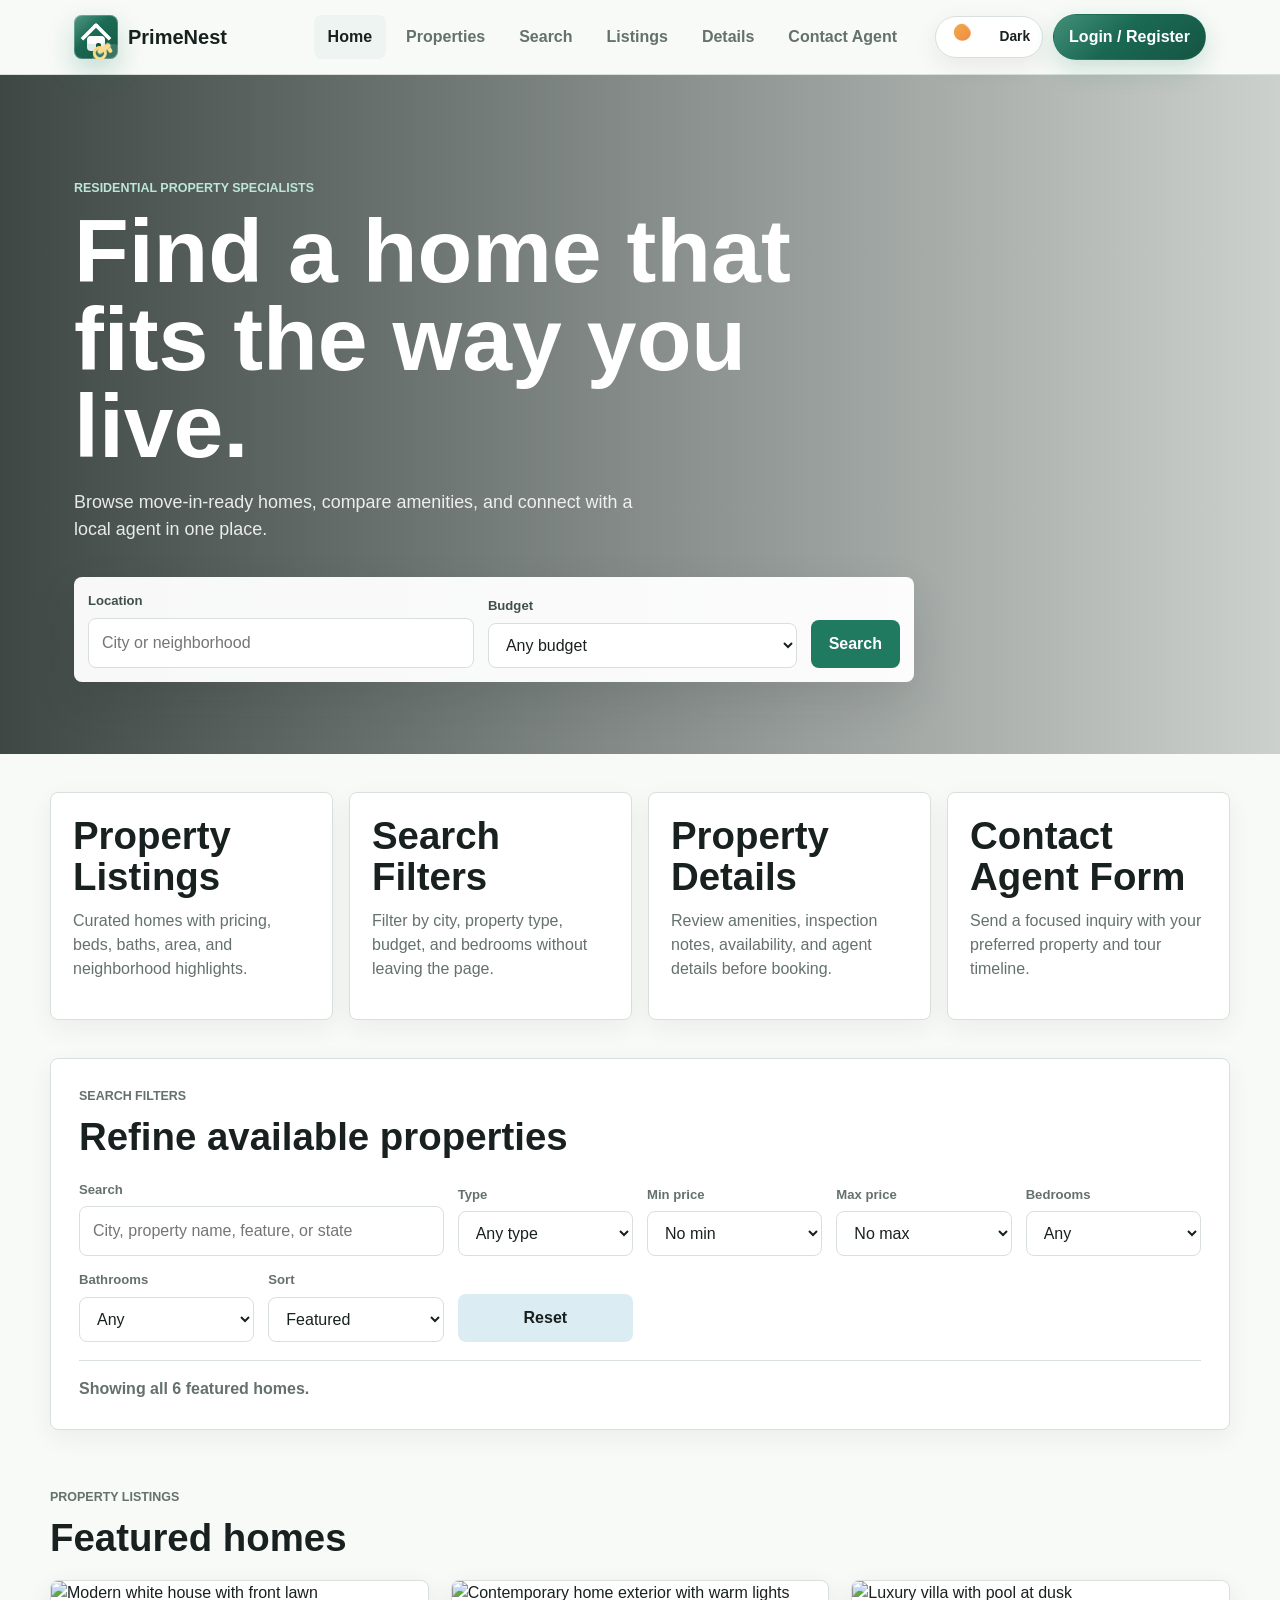
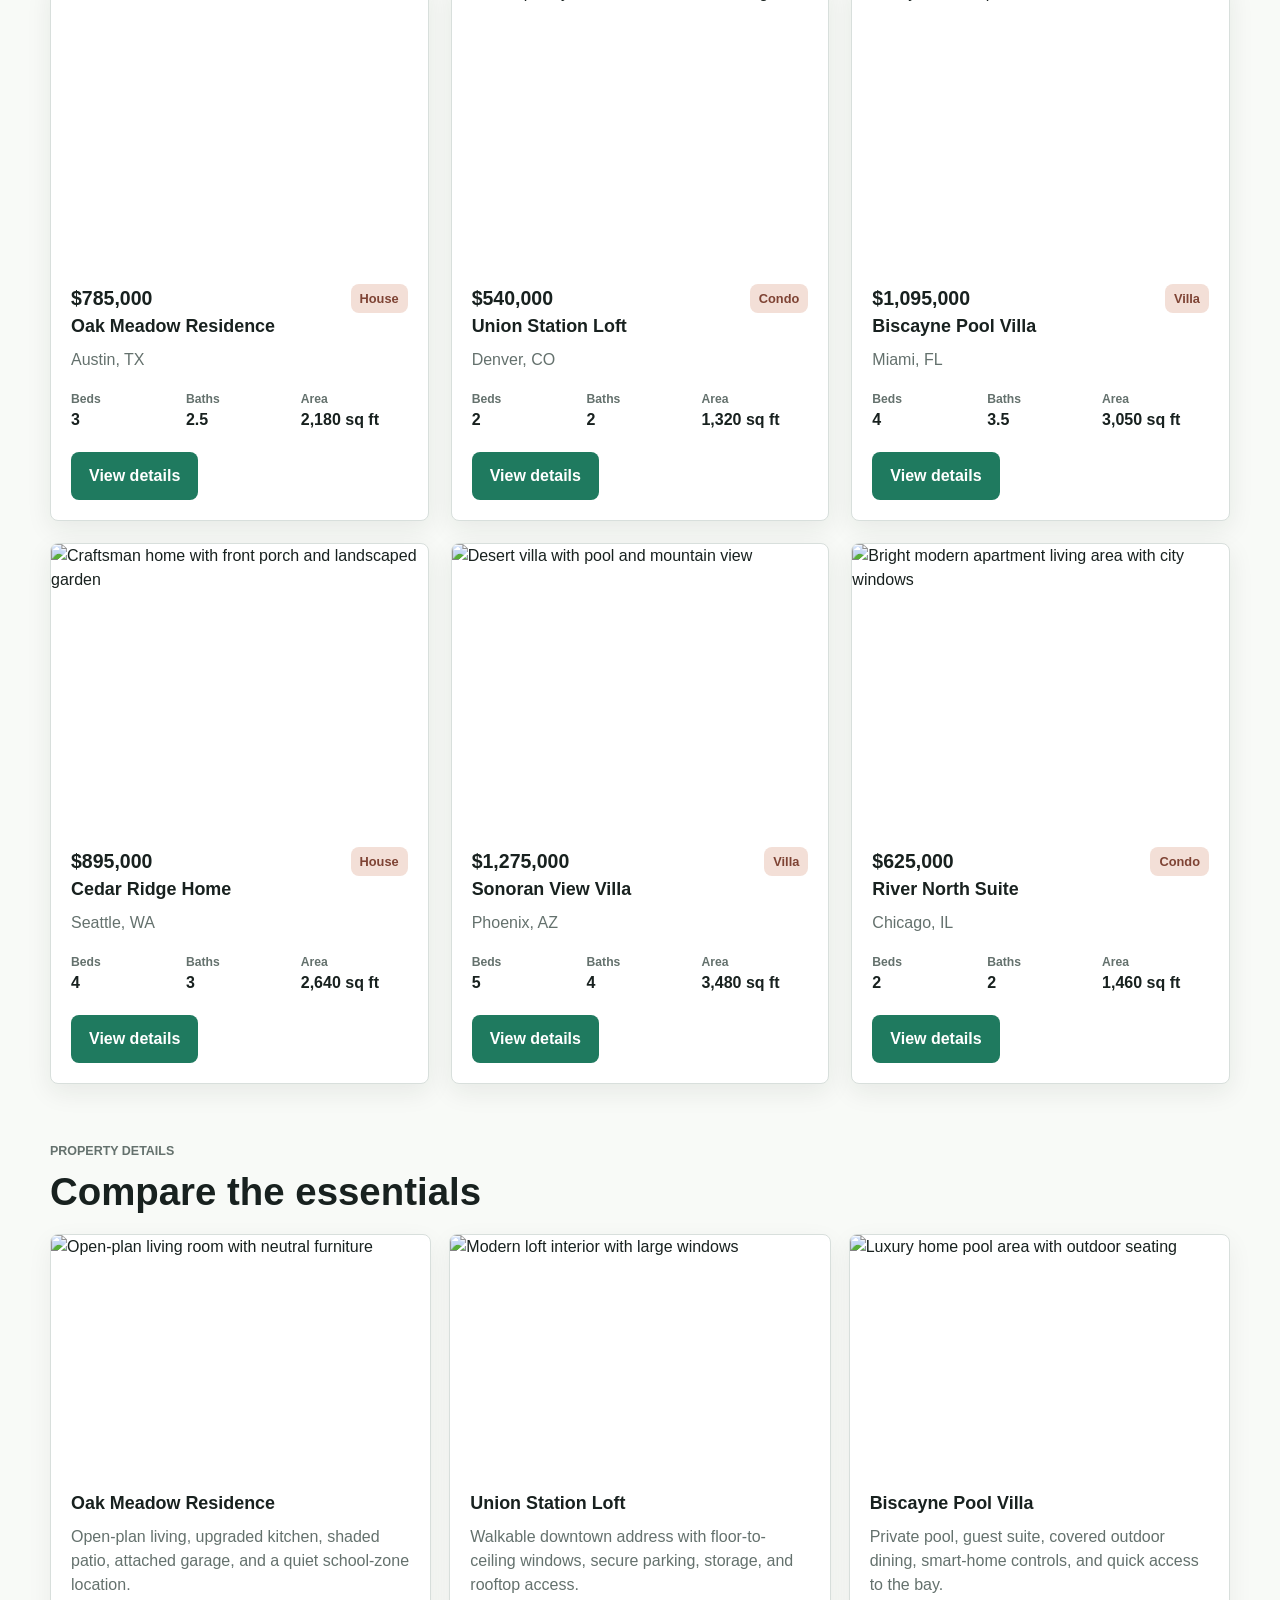
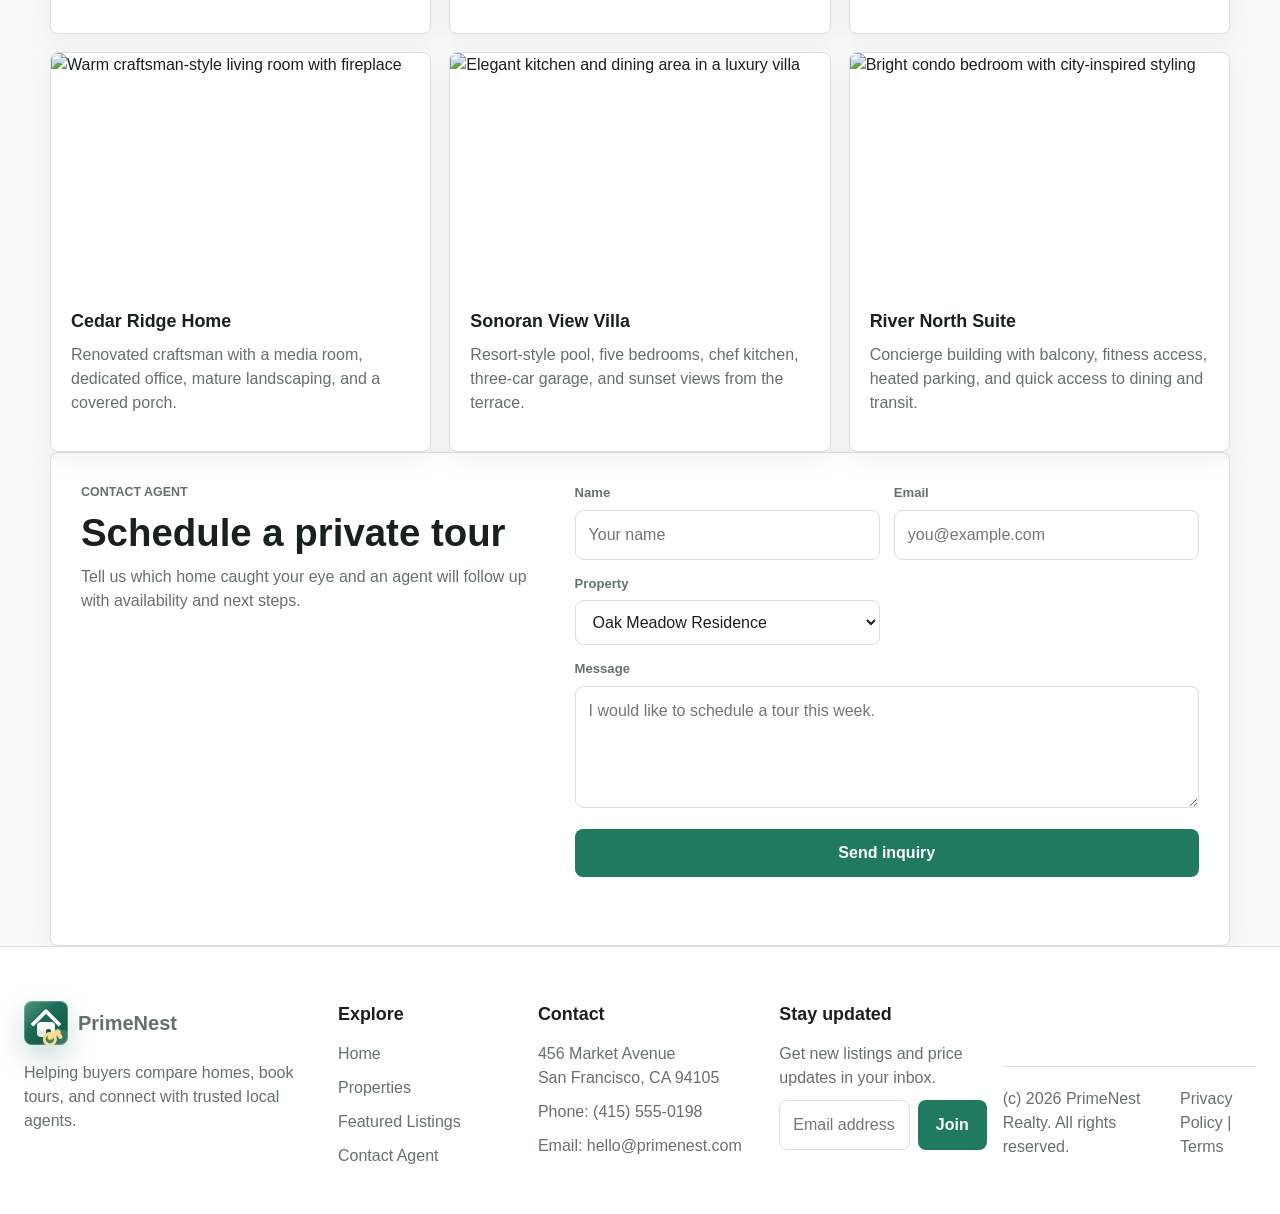
==== commit a5f95a4e: "Enhance real estate website UI" ====
--- a/index.html
+++ b/index.html
@@ -25,6 +25,8 @@
           <span class="theme-text">Dark</span>
         </button>
 
+        <button class="auth-toggle" type="button" aria-expanded="false" aria-controls="auth-panel">Login / Register</button>
+
         <button class="nav-toggle" type="button" aria-label="Open menu" aria-expanded="false">
           <span></span>
           <span></span>
@@ -42,6 +44,48 @@
       </div>
     </nav>
   </header>
+
+  <section class="auth-panel" id="auth-panel" aria-label="Login and registration forms" hidden>
+    <div class="auth-shell">
+      <div class="auth-copy">
+        <p class="eyebrow">PrimeNest account</p>
+        <h2>Manage saved homes and tour requests.</h2>
+        <p>Sign in to continue or create a buyer profile so agents can prepare the right listings for you.</p>
+      </div>
+      <div class="auth-grid">
+        <form class="auth-form">
+          <h3>Login details</h3>
+          <label>
+            <span>Email</span>
+            <input type="email" name="login-email" placeholder="you@example.com" required>
+          </label>
+          <label>
+            <span>Password</span>
+            <input type="password" name="login-password" placeholder="Enter password" required>
+          </label>
+          <button type="submit">Login</button>
+          <p class="auth-status" aria-live="polite"></p>
+        </form>
+        <form class="auth-form register-form">
+          <h3>Register details</h3>
+          <label>
+            <span>Full name</span>
+            <input type="text" name="register-name" placeholder="Your name" required>
+          </label>
+          <label>
+            <span>Email</span>
+            <input type="email" name="register-email" placeholder="you@example.com" required>
+          </label>
+          <label>
+            <span>Password</span>
+            <input type="password" name="register-password" placeholder="Create password" required>
+          </label>
+          <button type="submit">Create account</button>
+          <p class="auth-status" aria-live="polite"></p>
+        </form>
+      </div>
+    </div>
+  </section>
 
   <main>
     <section class="hero">
--- a/css/styles.css
+++ b/css/styles.css
@@ -269,6 +269,27 @@
   font-size: 0.86rem;
 }
 
+.auth-toggle {
+  min-height: 42px;
+  padding: 10px 15px;
+  border: 1px solid rgba(31, 122, 95, 0.28);
+  border-radius: 999px;
+  color: #fff;
+  background:
+    linear-gradient(135deg, rgba(255, 255, 255, 0.16), transparent 44%),
+    linear-gradient(145deg, var(--accent), var(--accent-dark));
+  box-shadow: 0 10px 26px rgba(31, 122, 95, 0.2);
+  white-space: nowrap;
+}
+
+.auth-toggle:hover,
+.auth-toggle[aria-expanded="true"] {
+  color: #fff;
+  background:
+    linear-gradient(135deg, rgba(255, 255, 255, 0.22), transparent 44%),
+    linear-gradient(145deg, var(--accent-dark), var(--accent));
+}
+
 .nav-toggle {
   display: none;
   width: 42px;
@@ -286,6 +307,81 @@
   height: 2px;
   margin: 4px auto;
   background: var(--ink);
+}
+
+.auth-panel {
+  position: fixed;
+  top: 74px;
+  left: 0;
+  right: 0;
+  z-index: 9;
+  padding: 18px 24px 24px;
+  background: var(--header-bg);
+  border-bottom: 1px solid var(--line);
+  backdrop-filter: blur(18px);
+  box-shadow: 0 22px 48px rgba(24, 33, 31, 0.13);
+}
+
+.auth-shell {
+  width: min(1180px, 100%);
+  margin: 0 auto;
+  display: grid;
+  grid-template-columns: 0.72fr 1.28fr;
+  gap: 22px;
+  align-items: stretch;
+}
+
+.auth-copy,
+.auth-form {
+  border: 1px solid var(--line);
+  border-radius: 8px;
+  background: var(--panel);
+  box-shadow: 0 10px 28px rgba(24, 33, 31, 0.08);
+}
+
+.auth-copy {
+  padding: 24px;
+  display: grid;
+  align-content: center;
+}
+
+.auth-copy h2 {
+  margin-bottom: 10px;
+  font-size: clamp(1.45rem, 3vw, 2.25rem);
+}
+
+.auth-copy p:last-child {
+  margin-bottom: 0;
+  color: var(--muted);
+}
+
+.auth-grid {
+  display: grid;
+  grid-template-columns: repeat(2, minmax(0, 1fr));
+  gap: 16px;
+}
+
+.auth-form {
+  padding: 22px;
+  display: grid;
+  gap: 14px;
+}
+
+.auth-form h3 {
+  margin-bottom: 2px;
+  font-size: 1.2rem;
+}
+
+.register-form {
+  background:
+    linear-gradient(135deg, var(--panel), var(--panel-soft));
+}
+
+.auth-status {
+  min-height: 22px;
+  margin: 0;
+  color: var(--accent-dark);
+  font-weight: 800;
 }
 
 .hero {
@@ -635,7 +731,7 @@
   grid-template-columns: repeat(2, 1fr);
 }
 
-.agent-form label:nth-child(4),
+.agent-form > label:last-of-type,
 .agent-form button,
 .form-status {
   grid-column: 1 / -1;
@@ -643,6 +739,205 @@
 
 .agent-form textarea {
   resize: vertical;
+}
+
+.contact-page {
+  background:
+    linear-gradient(135deg, rgba(220, 236, 243, 0.66), transparent 34%),
+    linear-gradient(315deg, rgba(243, 223, 215, 0.74), transparent 32%);
+}
+
+.contact-section {
+  position: relative;
+  overflow: visible;
+  margin-top: 0;
+  margin-bottom: 0;
+  padding: 64px 0;
+  border: 0;
+  background: transparent;
+  box-shadow: none;
+}
+
+.contact-section::before {
+  content: none;
+}
+
+.contact-section > * {
+  position: relative;
+}
+
+.contact-intro {
+  display: grid;
+  gap: 18px;
+}
+
+.contact-intro > p:not(.eyebrow) {
+  max-width: 480px;
+  font-size: 1.05rem;
+}
+
+.contact-methods {
+  display: grid;
+  gap: 12px;
+}
+
+.contact-methods div {
+  position: relative;
+  padding: 16px;
+  border: 1px solid var(--line);
+  border-radius: 8px;
+  background: rgba(255, 255, 255, 0.68);
+  box-shadow: 0 10px 24px rgba(24, 33, 31, 0.07);
+}
+
+[data-theme="dark"] .contact-methods div {
+  background: rgba(21, 34, 31, 0.78);
+}
+
+.contact-methods b {
+  position: absolute;
+  top: 14px;
+  right: 14px;
+  color: var(--accent);
+  font-size: 0.78rem;
+  letter-spacing: 0;
+}
+
+.contact-methods span {
+  display: block;
+  margin-bottom: 4px;
+  color: var(--muted);
+  font-size: 0.78rem;
+  font-weight: 800;
+  text-transform: uppercase;
+}
+
+.contact-methods a {
+  color: var(--ink);
+  font-weight: 800;
+}
+
+.contact-methods a:hover {
+  color: var(--accent);
+}
+
+.contact-methods p {
+  margin: 0;
+}
+
+.contact-agent-card {
+  margin-top: 6px;
+  padding: 14px;
+  display: grid;
+  grid-template-columns: 74px 1fr;
+  gap: 14px;
+  align-items: center;
+  border: 1px solid var(--line);
+  border-radius: 8px;
+  background: var(--panel);
+  box-shadow: 0 14px 32px rgba(24, 33, 31, 0.1);
+}
+
+.contact-agent-card img {
+  width: 74px;
+  height: 74px;
+  border-radius: 8px;
+  object-fit: cover;
+}
+
+.contact-agent-card span,
+.contact-agent-card strong,
+.contact-agent-card p {
+  display: block;
+}
+
+.contact-agent-card span {
+  color: var(--accent);
+  font-size: 0.78rem;
+  font-weight: 800;
+  text-transform: uppercase;
+}
+
+.contact-agent-card strong {
+  margin-top: 2px;
+  font-size: 1.1rem;
+}
+
+.contact-agent-card p {
+  margin: 0;
+  color: var(--muted);
+}
+
+.contact-form {
+  align-self: stretch;
+  padding: 28px;
+  border: 1px solid var(--line);
+  border-radius: 8px;
+  background: rgba(255, 255, 255, 0.84);
+  box-shadow: 0 16px 36px rgba(24, 33, 31, 0.1);
+}
+
+[data-theme="dark"] .contact-form {
+  background: rgba(14, 23, 21, 0.84);
+}
+
+.form-heading {
+  grid-column: 1 / -1;
+  padding-bottom: 12px;
+  border-bottom: 1px solid var(--line);
+}
+
+.form-heading h2 {
+  margin-bottom: 0;
+  font-size: clamp(1.55rem, 3vw, 2.25rem);
+}
+
+.contact-preference {
+  grid-column: 1 / -1;
+  margin: 0;
+  padding: 0;
+  border: 0;
+  display: flex;
+  flex-wrap: wrap;
+  gap: 10px;
+}
+
+.contact-preference legend {
+  width: 100%;
+  margin-bottom: 2px;
+  color: var(--muted);
+  font-size: 0.82rem;
+  font-weight: 800;
+}
+
+.contact-preference label {
+  min-height: 44px;
+  padding: 9px 14px;
+  display: inline-flex;
+  align-items: center;
+  gap: 8px;
+  border: 1px solid var(--line);
+  border-radius: 8px;
+  background: var(--field-bg);
+  cursor: pointer;
+  transition: border-color 0.2s ease, box-shadow 0.2s ease;
+}
+
+.contact-preference label:hover {
+  border-color: var(--accent);
+  box-shadow: 0 0 0 3px rgba(31, 122, 95, 0.12);
+}
+
+.contact-preference input {
+  width: auto;
+  accent-color: var(--accent);
+}
+
+.contact-preference span {
+  margin: 0;
+  color: var(--ink);
+  font-size: 0.92rem;
+  font-weight: 800;
 }
 
 .form-status {
@@ -723,6 +1018,207 @@
   padding: 64px 0;
 }
 
+.properties-page {
+  position: relative;
+  min-height: calc(100vh - 74px);
+  overflow: hidden;
+  display: grid;
+  align-items: center;
+  background:
+    linear-gradient(120deg, rgba(220, 236, 243, 0.92), transparent 42%),
+    linear-gradient(300deg, rgba(243, 223, 215, 0.72), transparent 40%),
+    var(--paper);
+}
+
+.properties-page::before {
+  content: "";
+  position: absolute;
+  inset: 0;
+  background-image:
+    linear-gradient(rgba(31, 122, 95, 0.09) 1px, transparent 1px),
+    linear-gradient(90deg, rgba(31, 122, 95, 0.09) 1px, transparent 1px);
+  background-size: 72px 72px;
+  mask-image: linear-gradient(to bottom, transparent, #000 18%, #000 82%, transparent);
+  animation: grid-drift 18s linear infinite;
+}
+
+[data-theme="dark"] .properties-page {
+  background:
+    linear-gradient(120deg, rgba(32, 59, 69, 0.62), transparent 42%),
+    linear-gradient(300deg, rgba(68, 48, 43, 0.54), transparent 40%),
+    var(--paper);
+}
+
+.properties-ambient {
+  position: absolute;
+  inset: 0;
+  pointer-events: none;
+  overflow: hidden;
+}
+
+.skyline {
+  position: absolute;
+  left: -8%;
+  right: -8%;
+  bottom: 0;
+  height: 34%;
+  opacity: 0.46;
+  background:
+    linear-gradient(to top, rgba(31, 122, 95, 0.16), transparent 76%),
+    linear-gradient(to right, transparent 0 5%, rgba(31, 122, 95, 0.28) 5% 10%, transparent 10% 14%, rgba(126, 67, 52, 0.22) 14% 20%, transparent 20% 25%, rgba(31, 122, 95, 0.24) 25% 34%, transparent 34% 40%, rgba(31, 122, 95, 0.3) 40% 47%, transparent 47% 53%, rgba(126, 67, 52, 0.18) 53% 62%, transparent 62% 68%, rgba(31, 122, 95, 0.24) 68% 76%, transparent 76% 82%, rgba(31, 122, 95, 0.28) 82% 91%, transparent 91%);
+  clip-path: polygon(0 100%, 0 56%, 5% 56%, 5% 32%, 10% 32%, 10% 70%, 14% 70%, 14% 44%, 20% 44%, 20% 68%, 25% 68%, 25% 24%, 34% 24%, 34% 62%, 40% 62%, 40% 38%, 47% 38%, 47% 72%, 53% 72%, 53% 50%, 62% 50%, 62% 66%, 68% 66%, 68% 30%, 76% 30%, 76% 74%, 82% 74%, 82% 42%, 91% 42%, 91% 64%, 100% 64%, 100% 100%);
+  animation: skyline-slide 28s linear infinite;
+}
+
+.skyline-front {
+  height: 26%;
+  opacity: 0.72;
+  animation-duration: 20s;
+  animation-direction: reverse;
+}
+
+.listing-float {
+  position: absolute;
+  width: 174px;
+  height: 108px;
+  border: 1px solid rgba(31, 122, 95, 0.2);
+  border-radius: 8px;
+  background:
+    linear-gradient(90deg, rgba(255, 255, 255, 0.72) 0 42%, rgba(31, 122, 95, 0.13) 42%),
+    linear-gradient(var(--panel), var(--panel));
+  box-shadow: 0 18px 48px rgba(24, 33, 31, 0.13);
+  animation: listing-float 8s ease-in-out infinite;
+}
+
+.listing-float::before,
+.listing-float::after {
+  content: "";
+  position: absolute;
+  left: 88px;
+  right: 14px;
+  height: 8px;
+  border-radius: 8px;
+  background: rgba(31, 122, 95, 0.22);
+}
+
+.listing-float::before {
+  top: 26px;
+}
+
+.listing-float::after {
+  top: 48px;
+  right: 42px;
+  background: rgba(126, 67, 52, 0.18);
+}
+
+[data-theme="dark"] .listing-float {
+  border-color: rgba(69, 209, 157, 0.18);
+  background:
+    linear-gradient(90deg, rgba(21, 34, 31, 0.86) 0 42%, rgba(69, 209, 157, 0.12) 42%),
+    linear-gradient(var(--panel), var(--panel));
+  box-shadow: 0 18px 48px rgba(0, 0, 0, 0.24);
+}
+
+.float-one {
+  top: 16%;
+  left: 8%;
+  transform: rotate(-5deg);
+}
+
+.float-two {
+  top: 21%;
+  right: 10%;
+  animation-delay: -2.4s;
+  transform: rotate(4deg);
+}
+
+.float-three {
+  right: 24%;
+  bottom: 14%;
+  animation-delay: -4.8s;
+  transform: rotate(-2deg);
+}
+
+.scan-line {
+  position: absolute;
+  inset: 18% -20%;
+  height: 2px;
+  background: linear-gradient(90deg, transparent, rgba(31, 122, 95, 0.46), transparent);
+  box-shadow: 0 0 28px rgba(31, 122, 95, 0.24);
+  animation: scan-sweep 7s ease-in-out infinite;
+}
+
+.properties-hero {
+  position: relative;
+  z-index: 1;
+  width: min(720px, calc(100% - 48px));
+  margin: 0 auto;
+  padding: 34px;
+  background: rgba(255, 255, 255, 0.84);
+  backdrop-filter: blur(18px);
+}
+
+[data-theme="dark"] .properties-hero {
+  background: rgba(21, 34, 31, 0.84);
+}
+
+@keyframes grid-drift {
+  from {
+    background-position: 0 0;
+  }
+
+  to {
+    background-position: 72px 72px;
+  }
+}
+
+@keyframes skyline-slide {
+  from {
+    transform: translateX(0);
+  }
+
+  to {
+    transform: translateX(8%);
+  }
+}
+
+@keyframes listing-float {
+  0%,
+  100% {
+    translate: 0 0;
+  }
+
+  50% {
+    translate: 0 -18px;
+  }
+}
+
+@keyframes scan-sweep {
+  0%,
+  100% {
+    transform: translateY(0) rotate(-10deg);
+    opacity: 0;
+  }
+
+  35%,
+  65% {
+    opacity: 1;
+  }
+
+  50% {
+    transform: translateY(360px) rotate(-10deg);
+  }
+}
+
+@media (prefers-reduced-motion: reduce) {
+  .properties-page::before,
+  .skyline,
+  .listing-float,
+  .scan-line {
+    animation: none;
+  }
+}
+
 .simple-page h1,
 .agent-section h1 {
   margin-bottom: 14px;
@@ -975,6 +1471,11 @@
 @media (max-width: 900px) {
   .nav-toggle {
     display: block;
+  }
+
+  .auth-toggle {
+    min-width: 112px;
+    padding-inline: 12px;
   }
 
   .nav-links {
@@ -1037,6 +1538,8 @@
   .detail-grid,
   .detail-hero,
   .detail-layout,
+  .auth-shell,
+  .auth-grid,
   .footer-grid,
   .agent-section,
   .agent-form {
@@ -1056,7 +1559,7 @@
     min-height: 560px;
   }
 
-  .agent-form label:nth-child(4),
+  .agent-form > label:last-of-type,
   .agent-form button,
   .form-status {
     grid-column: auto;
@@ -1081,6 +1584,37 @@
   .detail-sidebar {
     position: static;
   }
+
+  .auth-panel {
+    max-height: calc(100dvh - 74px);
+    overflow-y: auto;
+  }
+
+  .properties-page {
+    min-height: auto;
+    align-items: start;
+  }
+
+  .properties-hero {
+    width: min(100% - 48px, 720px);
+  }
+
+  .listing-float {
+    width: 142px;
+    height: 88px;
+  }
+
+  .float-one {
+    left: -34px;
+  }
+
+  .float-two {
+    right: -36px;
+  }
+
+  .float-three {
+    display: none;
+  }
 }
 
 @media (max-width: 560px) {
@@ -1093,7 +1627,28 @@
   }
 
   .theme-toggle {
-    min-width: 92px;
+    min-width: 42px;
+    width: 42px;
+    padding: 5px;
+  }
+
+  .theme-text {
+    display: none;
+  }
+
+  .auth-toggle {
+    min-width: auto;
+    padding: 10px 12px;
+    font-size: 0.82rem;
+  }
+
+  .auth-panel {
+    padding: 14px 16px 18px;
+  }
+
+  .auth-copy,
+  .auth-form {
+    padding: 18px;
   }
 
   section:not(.hero) {
@@ -1117,6 +1672,15 @@
   .search-panel,
   .agent-section {
     padding: 20px;
+  }
+
+  .properties-page {
+    padding: 44px 0;
+  }
+
+  .properties-hero {
+    width: min(100% - 32px, 720px);
+    padding: 24px;
   }
 
   .filters {
